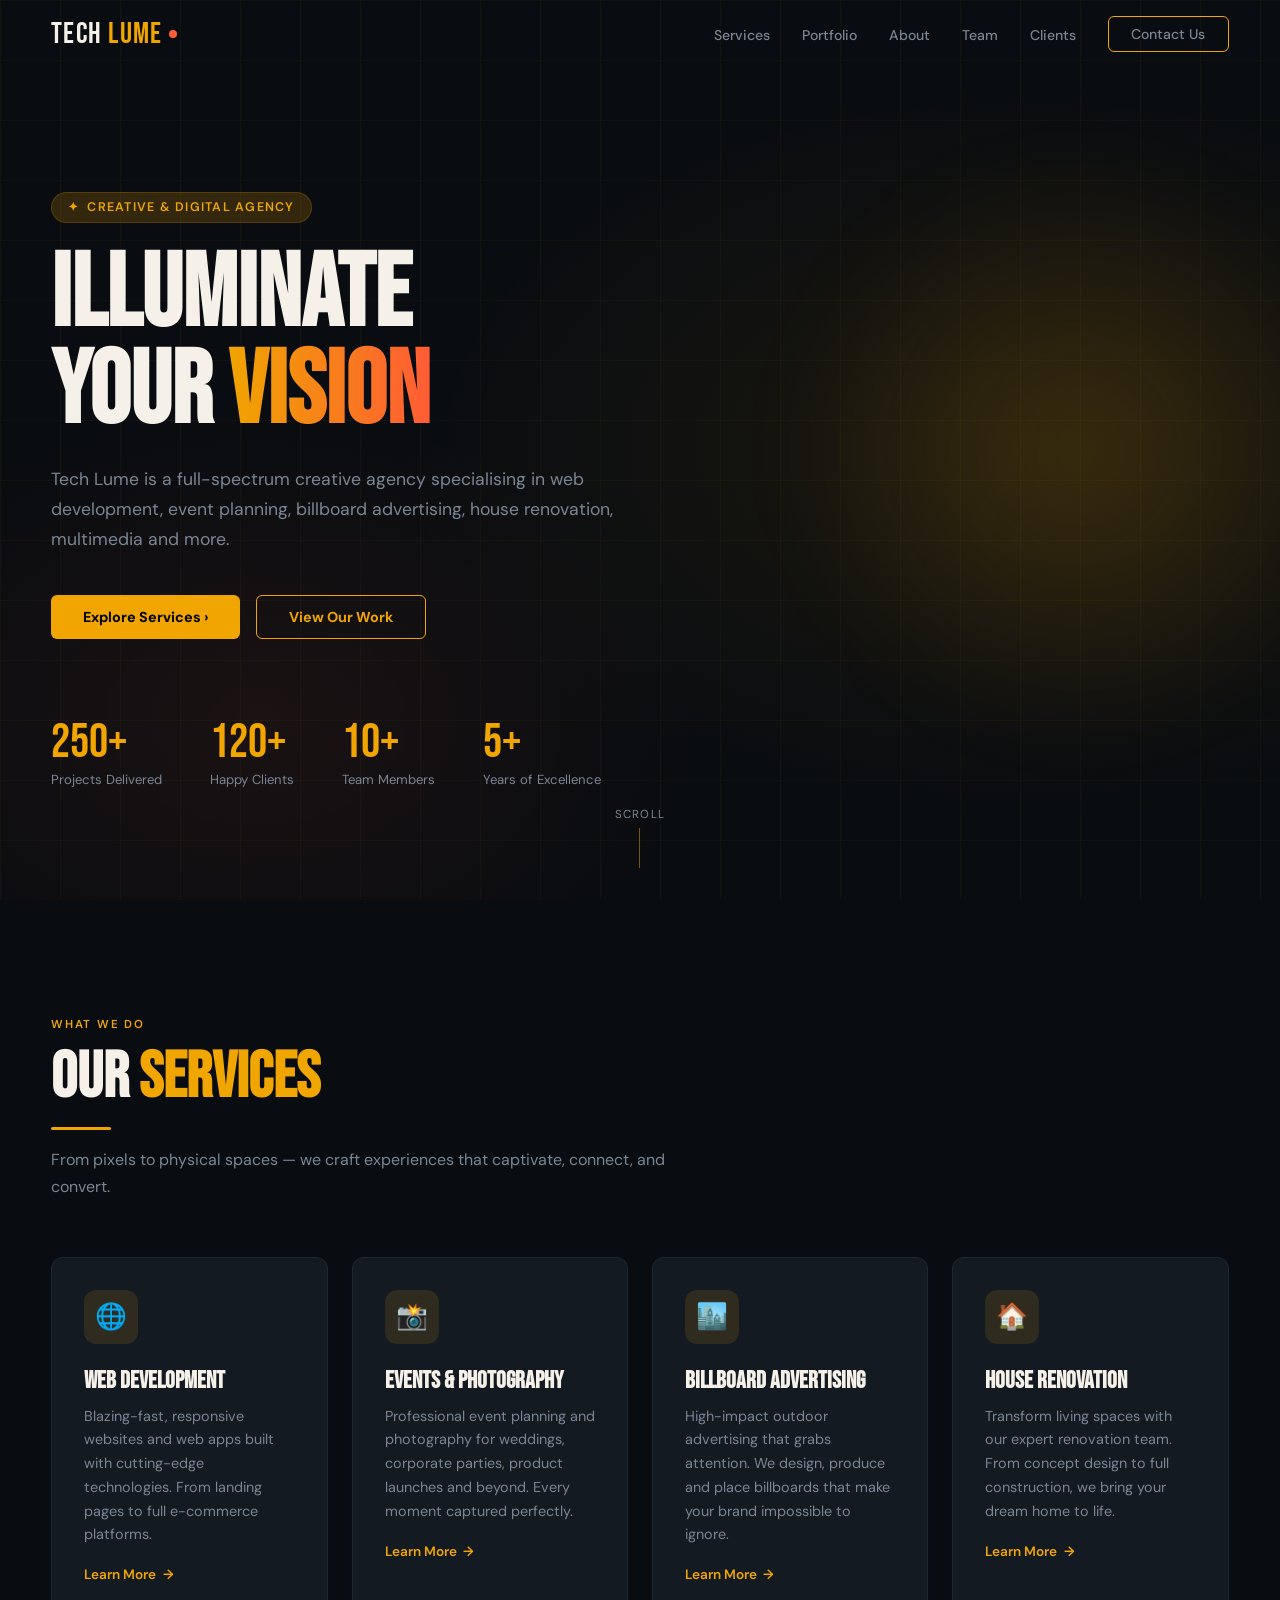
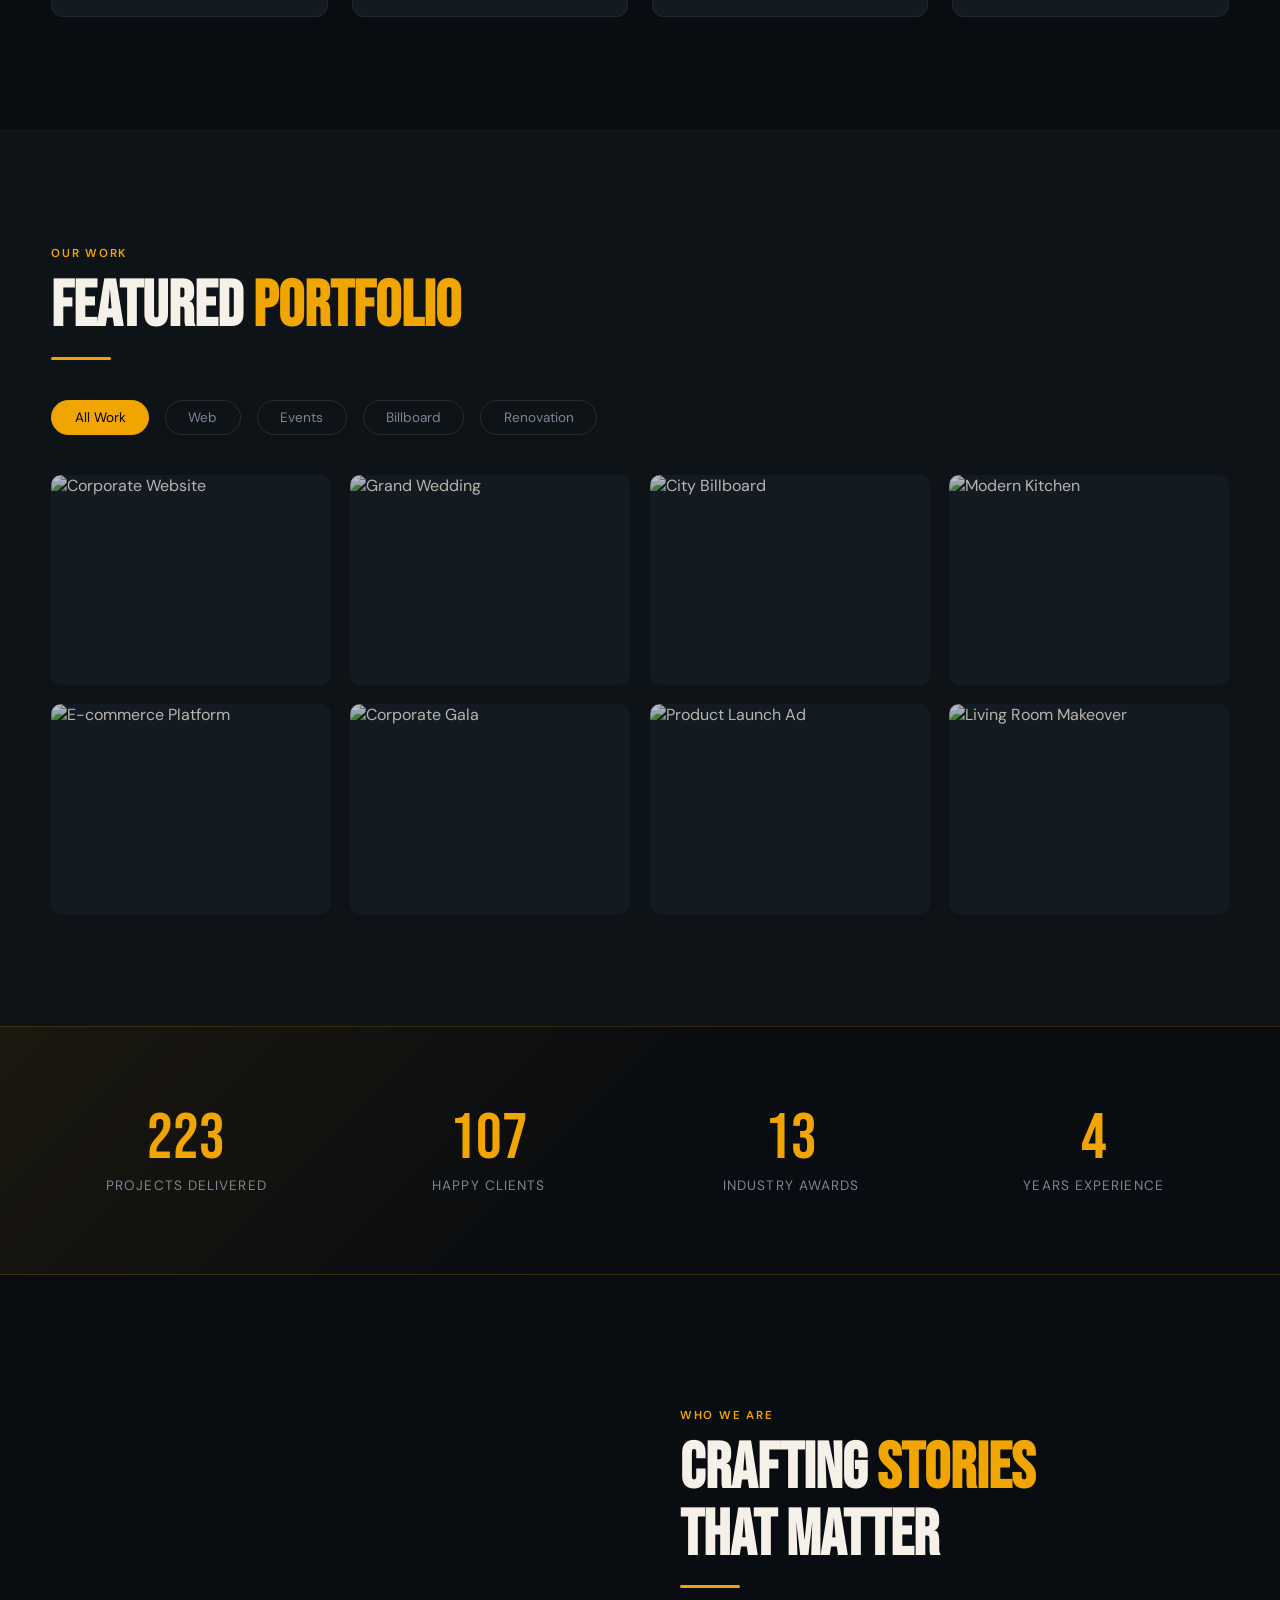
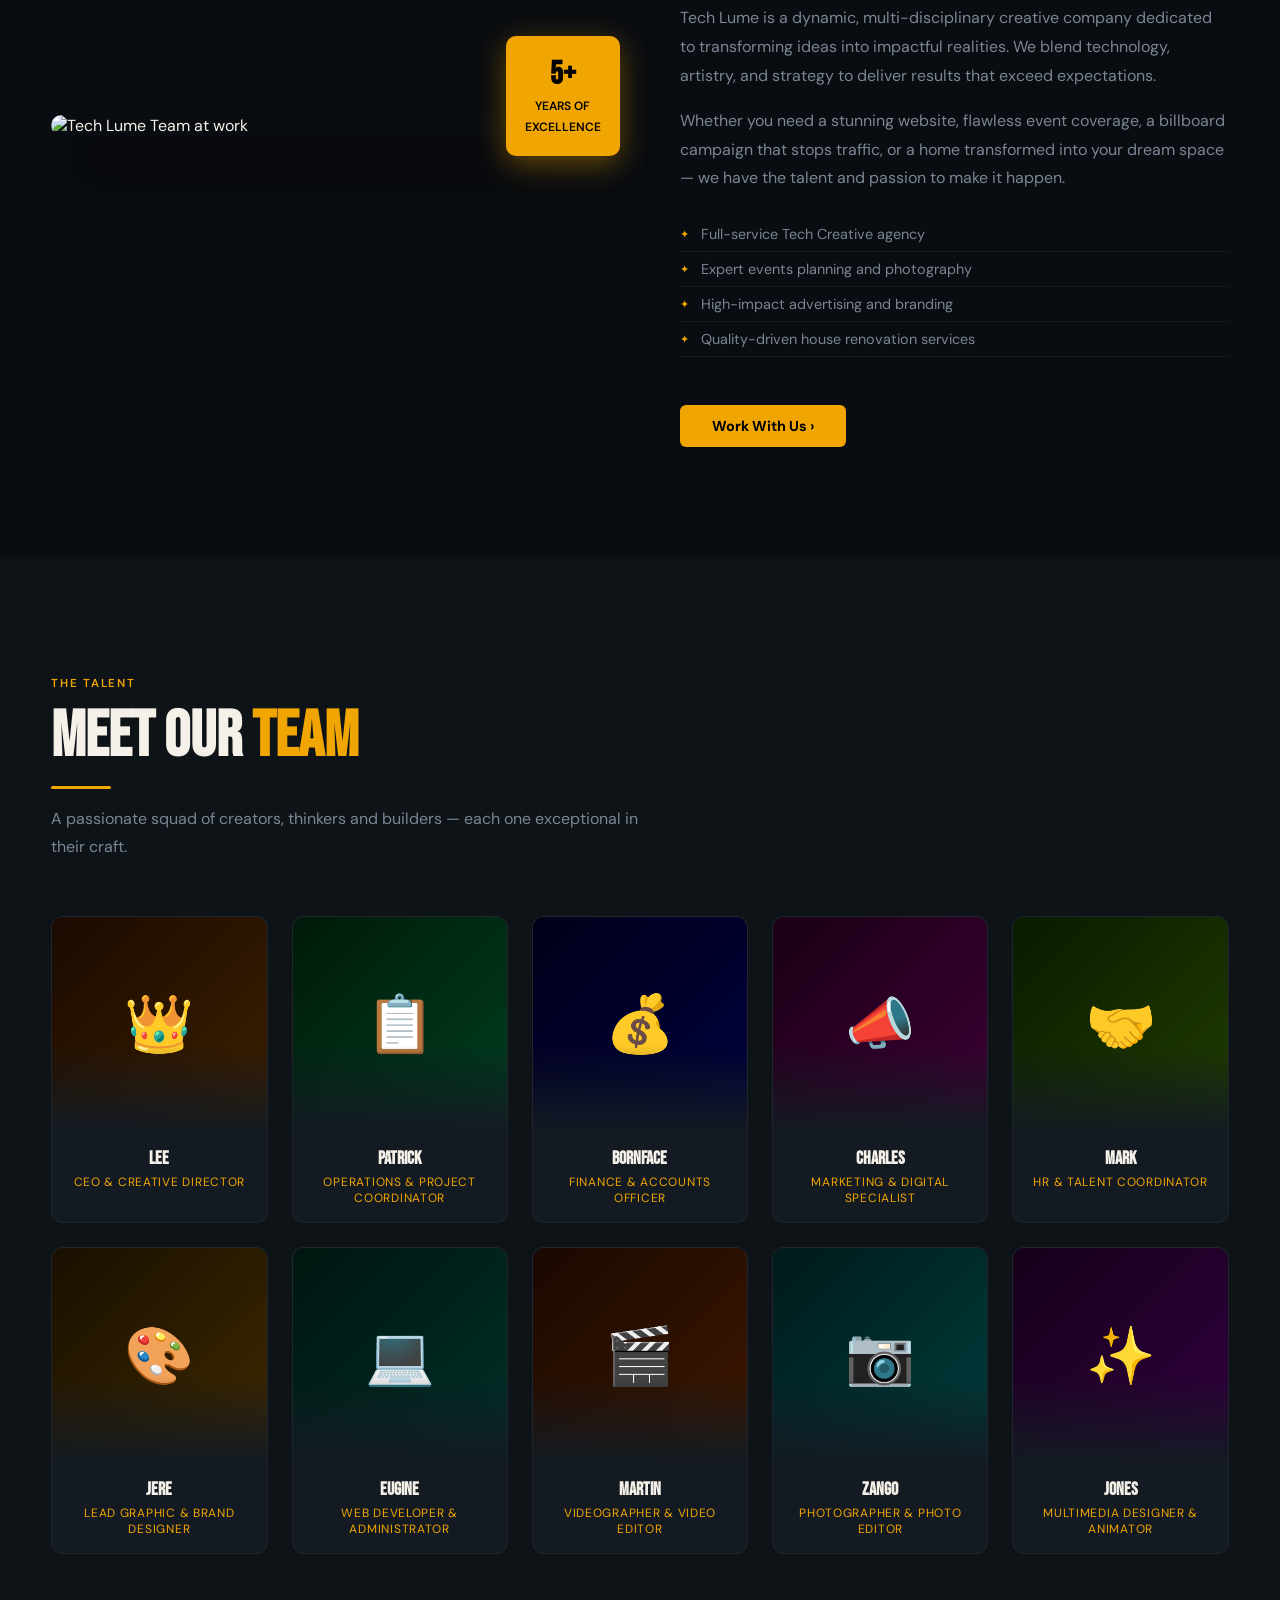
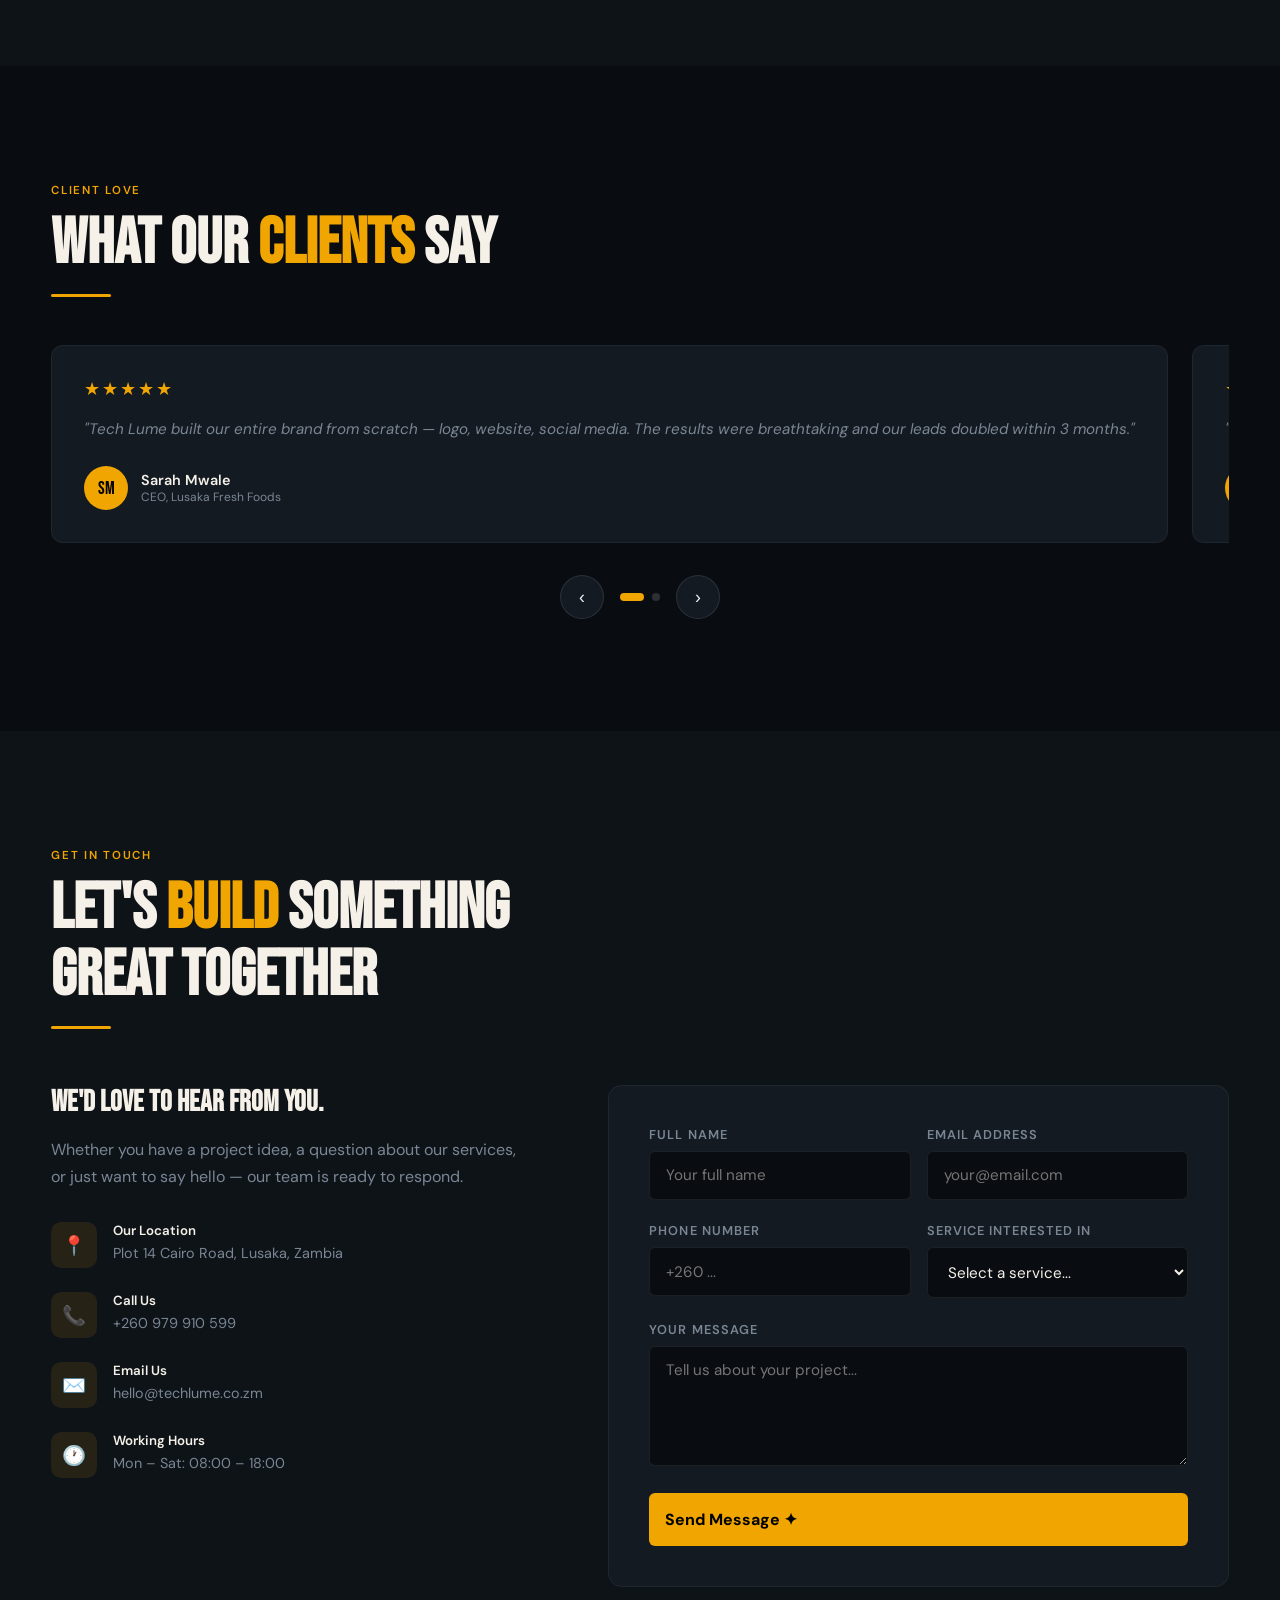
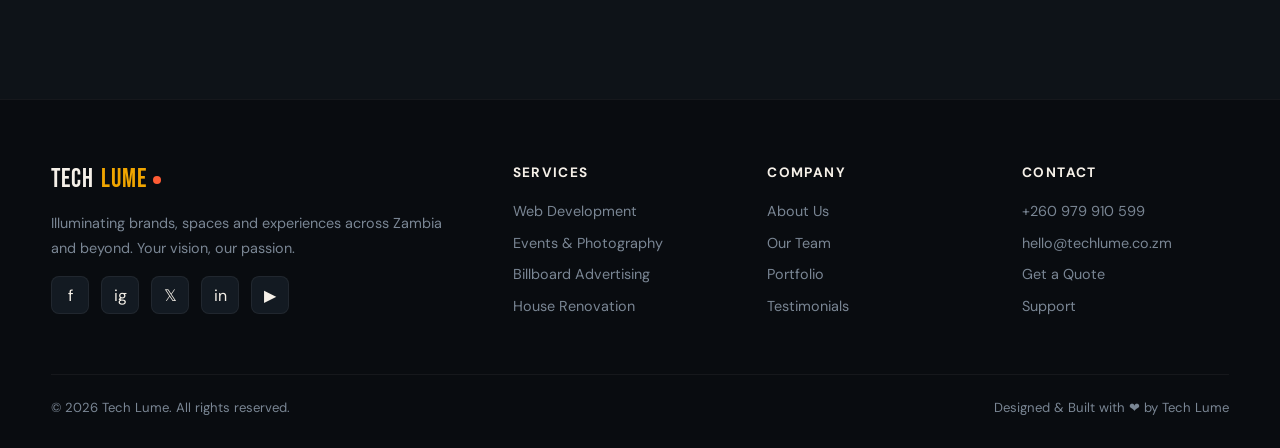
==== index.html @ 9c340476 "Add files via upload New Upload Everyone" ====
<!DOCTYPE html>
<html lang="en">
<head>
  <meta charset="UTF-8" />
  <meta name="viewport" content="width=device-width, initial-scale=1.0"/>
  <title>Tech Lume — Illuminate Your Vision</title>

  <!-- Google Fonts: Bebas Neue for headings, DM Sans for body -->
  <link href="https://fonts.googleapis.com/css2?family=Bebas+Neue&family=DM+Sans:ital,wght@0,300;0,400;0,500;0,700;1,300&display=swap" rel="stylesheet"/>

  <style>
    /* ============================================================
       CSS CUSTOM PROPERTIES (Design Tokens)
    ============================================================ */
    :root {
      --clr-bg:       #090c10;
      --clr-bg2:      #0e1318;
      --clr-surface:  #131a22;
      --clr-accent:   #f0a500;    /* amber / gold */
      --clr-accent2:  #ff5c35;    /* coral pop */
      --clr-white:    #f5f0e8;
      --clr-muted:    #7a8694;
      --clr-border:   rgba(240,165,0,.18);

      --ff-head: 'Bebas Neue', sans-serif;
      --ff-body: 'DM Sans', sans-serif;

      --radius: 6px;
      --transition: .35s cubic-bezier(.4,0,.2,1);
      --max-w: 1200px;
    }

    /* ============================================================
       RESET & BASE
    ============================================================ */
    *, *::before, *::after { box-sizing: border-box; margin: 0; padding: 0; }
    html { scroll-behavior: smooth; font-size: 16px; }
    body {
      font-family: var(--ff-body);
      background: var(--clr-bg);
      color: var(--clr-white);
      overflow-x: hidden;
    }
    img { display: block; max-width: 100%; }
    a { text-decoration: none; color: inherit; }
    ul { list-style: none; }

    /* ============================================================
       UTILITY CLASSES
    ============================================================ */
    .container { width: min(var(--max-w), 92%); margin-inline: auto; }
    .accent { color: var(--clr-accent); }
    .btn {
      display: inline-flex; align-items: center; gap: .5rem;
      padding: .75rem 2rem;
      background: var(--clr-accent); color: #000;
      font-family: var(--ff-body); font-weight: 700; font-size: .9rem;
      border-radius: var(--radius); border: none; cursor: pointer;
      transition: var(--transition);
    }
    .btn:hover { background: var(--clr-accent2); transform: translateY(-2px); box-shadow: 0 8px 24px rgba(240,165,0,.3); }
    .btn-outline {
      background: transparent;
      border: 1px solid var(--clr-accent);
      color: var(--clr-accent);
    }
    .btn-outline:hover { background: var(--clr-accent); color: #000; }

    /* Section head */
    .section-tag {
      display: inline-block;
      letter-spacing: .15em; font-size: .72rem; font-weight: 600;
      text-transform: uppercase; color: var(--clr-accent);
      margin-bottom: .75rem;
    }
    .section-title {
      font-family: var(--ff-head);
      font-size: clamp(2.4rem, 5vw, 4rem);
      line-height: 1.05;
      color: var(--clr-white);
    }
    .section-sub {
      color: var(--clr-muted); font-size: 1rem; line-height: 1.7;
      max-width: 56ch; margin-top: .75rem;
    }

    /* Divider */
    .divider { width: 60px; height: 3px; background: var(--clr-accent); border-radius: 2px; margin: 1rem 0; }

    /* Scroll-reveal base state */
    .reveal {
      opacity: 0;
      transform: translateY(40px);
      transition: opacity .7s ease, transform .7s ease;
    }
    .reveal.visible { opacity: 1; transform: translateY(0); }
    .reveal-left  { opacity:0; transform:translateX(-50px); transition: opacity .7s ease, transform .7s ease; }
    .reveal-right { opacity:0; transform:translateX( 50px); transition: opacity .7s ease, transform .7s ease; }
    .reveal-left.visible, .reveal-right.visible { opacity:1; transform:translateX(0); }

    /* ============================================================
       SCROLLBAR
    ============================================================ */
    ::-webkit-scrollbar { width: 5px; }
    ::-webkit-scrollbar-track { background: var(--clr-bg); }
    ::-webkit-scrollbar-thumb { background: var(--clr-accent); border-radius: 4px; }

    /* ============================================================
       NAVIGATION
    ============================================================ */
    #navbar {
      position: fixed; top: 0; left: 0; right: 0; z-index: 999;
      padding: 1rem 0;
      background: transparent;
      transition: background .4s, box-shadow .4s, padding .4s;
    }
    #navbar.scrolled {
      background: rgba(9,12,16,.94);
      backdrop-filter: blur(14px);
      box-shadow: 0 2px 30px rgba(0,0,0,.5);
      padding: .65rem 0;
    }
    .nav-inner {
      display: flex; align-items: center; justify-content: space-between;
    }
    /* Logo */
    .logo {
      font-family: var(--ff-head);
      font-size: 1.9rem; letter-spacing: .04em;
      display: flex; align-items: center; gap: .4rem;
    }
    .logo span { color: var(--clr-accent); }
    .logo-dot {
      width: 8px; height: 8px;
      background: var(--clr-accent2);
      border-radius: 50%;
      display: inline-block;
      animation: blink 1.6s ease-in-out infinite;
    }
    @keyframes blink { 0%,100%{opacity:1} 50%{opacity:.2} }

    /* Desktop links */
    .nav-links {
      display: flex; gap: 2rem; align-items: center;
    }
    .nav-links a {
      font-size: .88rem; font-weight: 500;
      color: var(--clr-muted);
      transition: color var(--transition);
      position: relative;
    }
    .nav-links a::after {
      content:''; position:absolute; bottom:-4px; left:0; width:0; height:2px;
      background: var(--clr-accent); transition: width var(--transition);
    }
    .nav-links a:hover, .nav-links a.active { color: var(--clr-white); }
    .nav-links a:hover::after, .nav-links a.active::after { width:100%; }

    /* Hamburger */
    .hamburger {
      display: none; flex-direction: column; gap: 5px;
      cursor: pointer; padding: 4px;
    }
    .hamburger span {
      display: block; width: 25px; height: 2px;
      background: var(--clr-white);
      border-radius: 2px;
      transition: var(--transition);
    }
    .hamburger.open span:nth-child(1){ transform: rotate(45deg) translate(5px,5px); }
    .hamburger.open span:nth-child(2){ opacity:0; }
    .hamburger.open span:nth-child(3){ transform: rotate(-45deg) translate(5px,-5px); }

    /* Mobile menu */
    .mobile-menu {
      display: none; position: fixed; top: 0; left: 0; right: 0; bottom: 0;
      background: rgba(9,12,16,.97);
      flex-direction: column; align-items: center; justify-content: center;
      gap: 2.5rem; z-index: 998;
    }
    .mobile-menu.open { display: flex; }
    .mobile-menu a {
      font-family: var(--ff-head); font-size: 2.8rem;
      color: var(--clr-white);
      transition: color var(--transition);
    }
    .mobile-menu a:hover { color: var(--clr-accent); }

    /* ============================================================
       HERO SECTION
    ============================================================ */
    #hero {
      min-height: 100vh;
      display: flex; align-items: center;
      position: relative; overflow: hidden;
      padding-top: 5rem;
    }

    /* Animated gradient mesh background */
    .hero-bg {
      position: absolute; inset: 0; z-index: 0;
      background:
        radial-gradient(ellipse 70% 60% at 80% 50%, rgba(240,165,0,.08) 0%, transparent 70%),
        radial-gradient(ellipse 50% 50% at 20% 80%, rgba(255,92,53,.07) 0%, transparent 70%),
        var(--clr-bg);
    }
    /* Grid overlay */
    .hero-bg::before {
      content:'';
      position:absolute; inset:0;
      background-image:
        linear-gradient(rgba(240,165,0,.04) 1px, transparent 1px),
        linear-gradient(90deg, rgba(240,165,0,.04) 1px, transparent 1px);
      background-size: 60px 60px;
    }
    /* Glowing orb */
    .hero-orb {
      position: absolute; right: -100px; top: 50%; transform: translateY(-50%);
      width: 600px; height: 600px;
      border-radius: 50%;
      background: radial-gradient(circle, rgba(240,165,0,.15) 0%, transparent 70%);
      filter: blur(40px);
      animation: float 6s ease-in-out infinite;
    }
    @keyframes float { 0%,100%{transform:translateY(-50%) scale(1)} 50%{transform:translateY(-53%) scale(1.04)} }

    .hero-content { position: relative; z-index: 1; max-width: 700px; }
    .hero-tag {
      display: inline-flex; align-items: center; gap: .5rem;
      background: var(--clr-border); border: 1px solid var(--clr-border);
      padding: .4rem 1rem; border-radius: 20px;
      font-size: .78rem; color: var(--clr-accent);
      letter-spacing: .1em; font-weight: 600; text-transform: uppercase;
      margin-bottom: 1.5rem;
      animation: fadeDown .8s ease both;
    }
    @keyframes fadeDown { from{opacity:0;transform:translateY(-20px)} to{opacity:1;transform:translateY(0)} }

    .hero-title {
      font-family: var(--ff-head);
      font-size: clamp(3.5rem, 8vw, 7rem);
      line-height: .95;
      animation: fadeUp .9s ease .1s both;
    }
    .hero-title em {
      font-style: normal;
      color: var(--clr-accent);
      display: inline-block;
      animation: shimmer 3s linear infinite;
      background: linear-gradient(90deg, var(--clr-accent), var(--clr-accent2), var(--clr-accent));
      background-size: 200%;
      -webkit-background-clip: text;
      -webkit-text-fill-color: transparent;
    }
    @keyframes shimmer { 0%{background-position:0%} 100%{background-position:200%} }
    @keyframes fadeUp   { from{opacity:0;transform:translateY(30px)} to{opacity:1;transform:translateY(0)} }

    .hero-sub {
      margin: 1.5rem 0 2.5rem;
      font-size: 1.1rem; line-height: 1.7; color: var(--clr-muted); max-width: 50ch;
      animation: fadeUp .9s ease .25s both;
    }
    .hero-cta {
      display: flex; gap: 1rem; flex-wrap: wrap;
      animation: fadeUp .9s ease .4s both;
    }

    /* Animated stats bar */
    .hero-stats {
      margin-top: 5rem;
      display: flex; gap: 3rem; flex-wrap: wrap;
      position: relative; z-index: 1;
      animation: fadeUp .9s ease .6s both;
    }
    .hero-stats .stat-item {}
    .stat-num {
      font-family: var(--ff-head);
      font-size: 3rem; color: var(--clr-accent);
      line-height: 1;
    }
    .stat-label { color: var(--clr-muted); font-size: .82rem; margin-top: .25rem; }

    /* Scroll indicator */
    .scroll-hint {
      position: absolute; bottom: 2rem; left: 50%; transform: translateX(-50%);
      display: flex; flex-direction: column; align-items: center; gap: .4rem;
      color: var(--clr-muted); font-size: .72rem; letter-spacing: .1em; text-transform: uppercase;
      animation: bounce 2s ease-in-out infinite;
    }
    .scroll-hint::after {
      content:''; width:1px; height:40px; background: var(--clr-accent); opacity:.5;
    }
    @keyframes bounce { 0%,100%{transform:translateX(-50%) translateY(0)} 50%{transform:translateX(-50%) translateY(8px)} }

    /* ============================================================
       SERVICES SECTION
    ============================================================ */
    #services { padding: 7rem 0; }
    .services-grid {
      display: grid;
      grid-template-columns: repeat(auto-fit, minmax(270px, 1fr));
      gap: 1.5rem;
      margin-top: 3.5rem;
    }
    .service-card {
      background: var(--clr-surface);
      border: 1px solid rgba(255,255,255,.05);
      border-radius: 12px; padding: 2rem;
      position: relative; overflow: hidden;
      cursor: pointer;
      transition: transform var(--transition), box-shadow var(--transition), border-color var(--transition);
    }
    .service-card::before {
      content: '';
      position: absolute; inset: 0;
      background: linear-gradient(135deg, rgba(240,165,0,.05) 0%, transparent 60%);
      opacity: 0; transition: opacity var(--transition);
    }
    .service-card:hover::before { opacity: 1; }
    .service-card:hover {
      transform: translateY(-8px);
      box-shadow: 0 24px 60px rgba(0,0,0,.4);
      border-color: var(--clr-border);
    }
    .service-icon {
      width: 54px; height: 54px;
      background: rgba(240,165,0,.12);
      border-radius: 12px;
      display: flex; align-items: center; justify-content: center;
      font-size: 1.6rem; margin-bottom: 1.4rem;
      transition: background var(--transition);
    }
    .service-card:hover .service-icon { background: rgba(240,165,0,.25); }
    .service-card h3 {
      font-family: var(--ff-head); font-size: 1.5rem;
      color: var(--clr-white); margin-bottom: .6rem;
    }
    .service-card p { color: var(--clr-muted); font-size: .9rem; line-height: 1.65; }
    .service-learn {
      display: inline-flex; align-items: center; gap: .4rem;
      margin-top: 1.2rem; font-size: .85rem; font-weight: 600;
      color: var(--clr-accent); cursor: pointer;
      transition: gap var(--transition);
    }
    .service-card:hover .service-learn { gap: .8rem; }

    /* Service Gallery (shown on "Learn More" click) */
    .service-gallery {
      display: none;
      margin-top: 1.5rem;
      display: none;
    }
    .service-gallery.active { display: grid; grid-template-columns: repeat(3,1fr); gap: .5rem; }
    .service-gallery img {
      width: 100%; aspect-ratio: 1;
      object-fit: cover; border-radius: 6px;
      cursor: pointer;
      transition: transform var(--transition), filter var(--transition);
      filter: brightness(.85);
    }
    .service-gallery img:hover { transform: scale(1.04); filter: brightness(1); }

    /* ============================================================
       PORTFOLIO / GALLERY SECTION
    ============================================================ */
    #portfolio { padding: 7rem 0; background: var(--clr-bg2); }
    .portfolio-filters {
      display: flex; gap: 1rem; flex-wrap: wrap; margin: 2.5rem 0;
    }
    .filter-btn {
      padding: .5rem 1.4rem; border-radius: 20px;
      border: 1px solid rgba(255,255,255,.1);
      background: transparent; color: var(--clr-muted);
      font-family: var(--ff-body); font-size: .85rem; cursor: pointer;
      transition: var(--transition);
    }
    .filter-btn.active, .filter-btn:hover {
      background: var(--clr-accent); color: #000; border-color: var(--clr-accent);
    }
    .portfolio-grid {
      display: grid;
      grid-template-columns: repeat(auto-fill, minmax(280px, 1fr));
      gap: 1.2rem;
    }
    .portfolio-item {
      border-radius: 10px; overflow: hidden; position: relative;
      cursor: pointer; aspect-ratio: 4/3;
      background: var(--clr-surface);
    }
    .portfolio-item img {
      width: 100%; height: 100%; object-fit: cover;
      transition: transform .5s ease, filter .5s ease;
      filter: brightness(.75);
    }
    .portfolio-item:hover img { transform: scale(1.08); filter: brightness(.55); }
    .portfolio-overlay {
      position: absolute; inset: 0;
      display: flex; flex-direction: column;
      align-items: center; justify-content: center;
      padding: 1.5rem; text-align: center;
      opacity: 0; transition: opacity var(--transition);
    }
    .portfolio-item:hover .portfolio-overlay { opacity: 1; }
    .portfolio-overlay h4 { font-family: var(--ff-head); font-size: 1.3rem; margin-bottom: .4rem; }
    .portfolio-overlay span { font-size: .8rem; color: var(--clr-accent); }
    .portfolio-overlay .zoom-icon { font-size: 1.8rem; margin-bottom: .8rem; }
    /* hidden class for filter */
    .portfolio-item.hidden { display: none; }

    /* ============================================================
       LIGHTBOX
    ============================================================ */
    .lightbox {
      display: none; position: fixed; inset: 0; z-index: 9999;
      background: rgba(0,0,0,.92); backdrop-filter: blur(10px);
      align-items: center; justify-content: center;
      padding: 1rem;
    }
    .lightbox.open { display: flex; }
    .lightbox-inner {
      position: relative; max-width: 900px; width: 100%;
      animation: lbIn .3s ease;
    }
    @keyframes lbIn { from{opacity:0;transform:scale(.88)} to{opacity:1;transform:scale(1)} }
    .lightbox-inner img {
      width: 100%; border-radius: 10px;
      box-shadow: 0 30px 80px rgba(0,0,0,.7);
    }
    .lb-close, .lb-prev, .lb-next {
      position: absolute; background: rgba(255,255,255,.08);
      border: 1px solid rgba(255,255,255,.15);
      color: var(--clr-white); border-radius: 50%;
      width: 44px; height: 44px;
      display: flex; align-items: center; justify-content: center;
      cursor: pointer; font-size: 1.1rem;
      transition: background var(--transition);
    }
    .lb-close:hover, .lb-prev:hover, .lb-next:hover { background: var(--clr-accent); color: #000; }
    .lb-close { top: -52px; right: 0; }
    .lb-prev  { top: 50%; left: -56px; transform: translateY(-50%); }
    .lb-next  { top: 50%; right: -56px; transform: translateY(-50%); }
    .lb-caption {
      text-align: center; margin-top: 1rem;
      font-size: .9rem; color: var(--clr-muted);
    }

    /* ============================================================
       STATS / COUNTER SECTION
    ============================================================ */
    #stats {
      padding: 5rem 0;
      background: linear-gradient(135deg, rgba(240,165,0,.08) 0%, transparent 50%);
      border-top: 1px solid var(--clr-border);
      border-bottom: 1px solid var(--clr-border);
    }
    .stats-grid {
      display: grid; grid-template-columns: repeat(auto-fit, minmax(180px, 1fr));
      gap: 2rem; text-align: center;
    }
    .counter-card {}
    .counter-num {
      font-family: var(--ff-head);
      font-size: 4rem; color: var(--clr-accent);
      line-height: 1;
    }
    .counter-label {
      font-size: .85rem; color: var(--clr-muted);
      margin-top: .4rem; text-transform: uppercase;
      letter-spacing: .08em;
    }

    /* ============================================================
       ABOUT / TEAM SECTION
    ============================================================ */
    #about { padding: 7rem 0; }
    .about-grid {
      display: grid; grid-template-columns: 1fr 1fr;
      gap: 5rem; align-items: center; margin-top: 1rem;
    }
    .about-img-wrap {
      position: relative;
    }
    .about-img-wrap img {
      width: 100%; border-radius: 12px;
      box-shadow: 0 30px 80px rgba(0,0,0,.5);
    }
    .about-badge {
      position: absolute; bottom: -20px; right: -20px;
      background: var(--clr-accent); color: #000;
      border-radius: 10px; padding: 1.2rem;
      text-align: center;
      box-shadow: 0 8px 30px rgba(240,165,0,.4);
    }
    .about-badge strong { display: block; font-family: var(--ff-head); font-size: 2rem; }
    .about-badge span { font-size: .75rem; font-weight: 600; text-transform: uppercase; }
    .about-content {}
    .about-content .section-title { margin-bottom: 1rem; }
    .about-content p { color: var(--clr-muted); line-height: 1.8; margin-bottom: 1rem; }
    .about-list {
      margin: 1.5rem 0;
    }
    .about-list li {
      display: flex; align-items: center; gap: .75rem;
      color: var(--clr-muted); font-size: .9rem;
      padding: .5rem 0; border-bottom: 1px solid rgba(255,255,255,.05);
    }
    .about-list li::before {
      content: '✦'; color: var(--clr-accent); font-size: .7rem; flex-shrink: 0;
    }

    /* Team Section */
    #team { padding: 7rem 0; background: var(--clr-bg2); }
    .team-grid {
      display: grid;
      grid-template-columns: repeat(auto-fill, minmax(200px, 1fr));
      gap: 1.5rem;
      margin-top: 3.5rem;
    }
    .team-card {
      background: var(--clr-surface);
      border-radius: 12px; overflow: hidden;
      border: 1px solid rgba(255,255,255,.05);
      text-align: center;
      transition: transform var(--transition), box-shadow var(--transition);
    }
    .team-card:hover {
      transform: translateY(-8px);
      box-shadow: 0 20px 50px rgba(0,0,0,.4);
    }
    .team-photo {
      width: 100%; aspect-ratio: 1;
      background: linear-gradient(135deg, var(--clr-surface), var(--clr-bg));
      display: flex; align-items: center; justify-content: center;
      font-size: 3.5rem;
      position: relative; overflow: hidden;
    }
    .team-photo::after {
      content: '';
      position: absolute; inset: 0;
      background: linear-gradient(to bottom, transparent 60%, var(--clr-surface));
    }
    .team-info { padding: 1rem; }
    .team-info h4 { font-family: var(--ff-head); font-size: 1.15rem; margin-bottom: .25rem; }
    .team-info .role {
      font-size: .75rem; color: var(--clr-accent);
      text-transform: uppercase; letter-spacing: .06em;
    }

    /* ============================================================
       TESTIMONIALS
    ============================================================ */
    #testimonials { padding: 7rem 0; }
    .testimonials-carousel {
      position: relative; margin-top: 3rem; overflow: hidden;
    }
    .testimonials-track {
      display: flex; gap: 1.5rem;
      transition: transform .6s cubic-bezier(.4,0,.2,1);
    }
    .testimonial-card {
      min-width: calc(33.333% - 1rem);
      background: var(--clr-surface);
      border-radius: 12px; padding: 2rem;
      border: 1px solid rgba(255,255,255,.05);
      flex-shrink: 0;
    }
    .testi-stars { color: var(--clr-accent); font-size: 1.1rem; letter-spacing: 2px; margin-bottom: 1rem; }
    .testi-quote {
      font-size: .95rem; line-height: 1.75;
      color: var(--clr-muted); margin-bottom: 1.5rem;
      font-style: italic;
    }
    .testi-author { display: flex; align-items: center; gap: .8rem; }
    .testi-avatar {
      width: 44px; height: 44px; border-radius: 50%;
      background: var(--clr-accent);
      display: flex; align-items: center; justify-content: center;
      font-family: var(--ff-head); font-size: 1.1rem; color: #000;
    }
    .testi-name { font-weight: 600; font-size: .9rem; }
    .testi-pos  { font-size: .75rem; color: var(--clr-muted); }

    .carousel-controls {
      display: flex; align-items: center; justify-content: center;
      gap: 1rem; margin-top: 2rem;
    }
    .carousel-btn {
      width: 44px; height: 44px; border-radius: 50%;
      background: var(--clr-surface);
      border: 1px solid rgba(255,255,255,.1);
      color: var(--clr-white); cursor: pointer; font-size: 1.1rem;
      transition: var(--transition);
      display: flex; align-items: center; justify-content: center;
    }
    .carousel-btn:hover { background: var(--clr-accent); color: #000; border-color: var(--clr-accent); }
    .carousel-dots {
      display: flex; gap: .5rem;
    }
    .carousel-dot {
      width: 8px; height: 8px; border-radius: 4px;
      background: rgba(255,255,255,.15); cursor: pointer;
      transition: width var(--transition), background var(--transition);
    }
    .carousel-dot.active { width: 24px; background: var(--clr-accent); }

    /* ============================================================
       CONTACT SECTION
    ============================================================ */
    #contact { padding: 7rem 0; background: var(--clr-bg2); }
    .contact-grid {
      display: grid; grid-template-columns: 1fr 1.3fr;
      gap: 5rem; margin-top: 3.5rem; align-items: start;
    }
    .contact-info h3 {
      font-family: var(--ff-head); font-size: 1.8rem; margin-bottom: 1rem;
    }
    .contact-info p { color: var(--clr-muted); line-height: 1.7; margin-bottom: 2rem; }
    .contact-item {
      display: flex; align-items: flex-start; gap: 1rem;
      margin-bottom: 1.5rem;
    }
    .contact-icon {
      width: 46px; height: 46px; flex-shrink: 0;
      background: rgba(240,165,0,.1);
      border-radius: 10px;
      display: flex; align-items: center; justify-content: center;
      font-size: 1.2rem;
    }
    .contact-item h5 { font-weight: 600; margin-bottom: .2rem; }
    .contact-item span { color: var(--clr-muted); font-size: .9rem; }

    /* Contact Form */
    .contact-form {
      background: var(--clr-surface);
      border-radius: 14px; padding: 2.5rem;
      border: 1px solid rgba(255,255,255,.05);
    }
    .form-group { margin-bottom: 1.4rem; position: relative; }
    .form-group label {
      display: block; font-size: .8rem; font-weight: 600;
      color: var(--clr-muted); margin-bottom: .5rem;
      text-transform: uppercase; letter-spacing: .08em;
    }
    .form-group input,
    .form-group textarea,
    .form-group select {
      width: 100%; padding: .85rem 1rem;
      background: var(--clr-bg);
      border: 1px solid rgba(255,255,255,.08);
      border-radius: var(--radius);
      color: var(--clr-white);
      font-family: var(--ff-body); font-size: .95rem;
      transition: border-color var(--transition), box-shadow var(--transition);
      outline: none;
    }
    .form-group input:focus,
    .form-group textarea:focus,
    .form-group select:focus {
      border-color: var(--clr-accent);
      box-shadow: 0 0 0 3px rgba(240,165,0,.15);
    }
    .form-group textarea { resize: vertical; min-height: 120px; }
    .form-row { display: grid; grid-template-columns: 1fr 1fr; gap: 1rem; }
    .error-msg {
      color: var(--clr-accent2); font-size: .76rem;
      margin-top: .4rem; display: none;
    }
    .form-group.error .error-msg { display: block; }
    .form-group.error input,
    .form-group.error textarea { border-color: var(--clr-accent2); }
    .form-group.success input,
    .form-group.success textarea { border-color: #22c55e; }

    .form-submit { width: 100%; padding: 1rem; font-size: 1rem; }

    /* Success toast */
    .toast {
      position: fixed; bottom: 2rem; right: 2rem; z-index: 9998;
      background: #22c55e; color: #000;
      padding: 1rem 1.8rem; border-radius: 8px;
      font-weight: 600; font-size: .9rem;
      box-shadow: 0 8px 30px rgba(0,0,0,.3);
      transform: translateY(100px); opacity: 0;
      transition: transform .4s ease, opacity .4s ease;
    }
    .toast.show { transform: translateY(0); opacity: 1; }

    /* ============================================================
       FOOTER
    ============================================================ */
    footer {
      background: var(--clr-bg);
      border-top: 1px solid rgba(255,255,255,.05);
      padding: 4rem 0 2rem;
    }
    .footer-grid {
      display: grid;
      grid-template-columns: 2fr 1fr 1fr 1fr;
      gap: 3rem; margin-bottom: 3rem;
    }
    .footer-brand p {
      color: var(--clr-muted); font-size: .9rem; line-height: 1.7;
      margin: 1rem 0;
    }
    .social-links { display: flex; gap: .75rem; flex-wrap: wrap; }
    .social-link {
      width: 38px; height: 38px;
      background: var(--clr-surface);
      border-radius: 8px;
      display: flex; align-items: center; justify-content: center;
      font-size: 1rem; transition: var(--transition);
      border: 1px solid rgba(255,255,255,.06);
    }
    .social-link:hover { background: var(--clr-accent); color: #000; }
    .footer-col h5 {
      font-weight: 700; font-size: .85rem; text-transform: uppercase;
      letter-spacing: .1em; margin-bottom: 1.2rem; color: var(--clr-white);
    }
    .footer-col ul li {
      margin-bottom: .65rem;
    }
    .footer-col ul li a {
      color: var(--clr-muted); font-size: .9rem;
      transition: color var(--transition);
    }
    .footer-col ul li a:hover { color: var(--clr-accent); }
    .footer-bottom {
      border-top: 1px solid rgba(255,255,255,.05);
      padding-top: 1.5rem;
      display: flex; align-items: center; justify-content: space-between;
      flex-wrap: wrap; gap: 1rem;
    }
    .footer-bottom p { color: var(--clr-muted); font-size: .82rem; }

    /* ============================================================
       BACK TO TOP
    ============================================================ */
    #backTop {
      position: fixed; bottom: 2rem; right: 2rem; z-index: 900;
      width: 44px; height: 44px;
      background: var(--clr-accent); color: #000;
      border-radius: 50%; border: none;
      display: flex; align-items: center; justify-content: center;
      font-size: 1.2rem; cursor: pointer;
      opacity: 0; pointer-events: none;
      transition: opacity var(--transition), transform var(--transition);
    }
    #backTop.visible { opacity: 1; pointer-events: auto; }
    #backTop:hover { transform: scale(1.1); }

    /* ============================================================
       RESPONSIVE
    ============================================================ */
    @media (max-width: 900px) {
      .about-grid { grid-template-columns: 1fr; }
      .contact-grid { grid-template-columns: 1fr; gap: 2.5rem; }
      .footer-grid { grid-template-columns: 1fr 1fr; }
      .testimonial-card { min-width: calc(50% - .75rem); }
    }
    @media (max-width: 700px) {
      .nav-links { display: none; }
      .hamburger { display: flex; }
      .hero-title { font-size: clamp(3rem,10vw,5rem); }
      .hero-stats { gap: 1.5rem; }
      .footer-grid { grid-template-columns: 1fr; }
      .form-row { grid-template-columns: 1fr; }
      .testimonial-card { min-width: calc(100% - 1rem); }
      .lb-prev { left: -10px; }
      .lb-next { right: -10px; }
    }
  </style>
</head>
<body>

<!-- ================================================================
     NAVIGATION
================================================================ -->
<nav id="navbar">
  <div class="container nav-inner">
    <!-- Logo -->
    <a href="#hero" class="logo">
      Tech<span>Lume</span><span class="logo-dot"></span>
    </a>

    <!-- Desktop Links -->
    <ul class="nav-links" id="navLinks">
      <li><a href="#services" class="nav-link">Services</a></li>
      <li><a href="#portfolio" class="nav-link">Portfolio</a></li>
      <li><a href="#about" class="nav-link">About</a></li>
      <li><a href="#team" class="nav-link">Team</a></li>
      <li><a href="#testimonials" class="nav-link">Clients</a></li>
      <li><a href="#contact" class="btn btn-outline" style="padding:.5rem 1.4rem">Contact Us</a></li>
    </ul>

    <!-- Hamburger -->
    <div class="hamburger" id="hamburger" aria-label="Toggle menu" role="button" tabindex="0">
      <span></span><span></span><span></span>
    </div>
  </div>
</nav>

<!-- Mobile Menu -->
<div class="mobile-menu" id="mobileMenu">
  <a href="#services" class="mob-link">Services</a>
  <a href="#portfolio" class="mob-link">Portfolio</a>
  <a href="#about" class="mob-link">About</a>
  <a href="#team" class="mob-link">Team</a>
  <a href="#testimonials" class="mob-link">Clients</a>
  <a href="#contact" class="mob-link">Contact</a>
</div>

<!-- ================================================================
     HERO SECTION
================================================================ -->
<section id="hero">
  <div class="hero-bg"></div>
  <div class="hero-orb"></div>

  <div class="container">
    <div class="hero-content">
      <div class="hero-tag">
        <span>✦</span> Creative &amp; Digital Agency
      </div>

      <h1 class="hero-title">
        Illuminate<br>Your <em>Vision</em>
      </h1>

      <p class="hero-sub">
        Tech Lume is a full-spectrum creative agency specialising in web development, event planning, billboard advertising, house renovation, multimedia and more.
      </p>

      <div class="hero-cta">
        <a href="#services" class="btn">Explore Services ›</a>
        <a href="#portfolio" class="btn btn-outline">View Our Work</a>
      </div>
    </div>

    <!-- Animated stats below the fold of the hero -->
    <div class="hero-stats">
      <div class="stat-item">
        <div class="stat-num counter" data-target="250">0</div>
        <div class="stat-label">Projects Delivered</div>
      </div>
      <div class="stat-item">
        <div class="stat-num counter" data-target="120">0</div>
        <div class="stat-label">Happy Clients</div>
      </div>
      <div class="stat-item">
        <div class="stat-num counter" data-target="10">0</div>
        <div class="stat-label">Team Members</div>
      </div>
      <div class="stat-item">
        <div class="stat-num counter" data-target="5">0</div>
        <div class="stat-label">Years of Excellence</div>
      </div>
    </div>
  </div>

  <div class="scroll-hint">Scroll</div>
</section>

<!-- ================================================================
     SERVICES SECTION
================================================================ -->
<section id="services">
  <div class="container">
    <span class="section-tag reveal">What We Do</span>
    <h2 class="section-title reveal">Our <span class="accent">Services</span></h2>
    <div class="divider reveal"></div>
    <p class="section-sub reveal">
      From pixels to physical spaces — we craft experiences that captivate, connect, and convert.
    </p>

    <div class="services-grid">

      <!-- Service Card 1: Web Development -->
      <div class="service-card reveal" data-service="web">
        <div class="service-icon">🌐</div>
        <h3>Web Development</h3>
        <p>Blazing-fast, responsive websites and web apps built with cutting-edge technologies. From landing pages to full e-commerce platforms.</p>
        <div class="service-learn" onclick="toggleGallery(this, 'web')">Learn More <span>→</span></div>
        <div class="service-gallery" id="gallery-web">
          <img src="https://images.unsplash.com/photo-1498050108023-c5249f4df085?w=300&q=70" alt="Web Dev 1" onclick="openLightbox(this)"/>
          <img src="https://images.unsplash.com/photo-1547658719-da2b51169166?w=300&q=70" alt="Web Dev 2" onclick="openLightbox(this)"/>
          <img src="https://images.unsplash.com/photo-1581291518857-4e27b48ff24e?w=300&q=70" alt="Web Dev 3" onclick="openLightbox(this)"/>
        </div>
      </div>

      <!-- Service Card 2: Events & Photography -->
      <div class="service-card reveal" data-service="events">
        <div class="service-icon">📸</div>
        <h3>Events &amp; Photography</h3>
        <p>Professional event planning and photography for weddings, corporate parties, product launches and beyond. Every moment captured perfectly.</p>
        <div class="service-learn" onclick="toggleGallery(this, 'events')">Learn More <span>→</span></div>
        <div class="service-gallery" id="gallery-events">
          <img src="https://images.unsplash.com/photo-1519741497674-611481863552?w=300&q=70" alt="Wedding 1" onclick="openLightbox(this)"/>
          <img src="https://images.unsplash.com/photo-1464047736614-af63643285bf?w=300&q=70" alt="Event 2" onclick="openLightbox(this)"/>
          <img src="https://images.unsplash.com/photo-1511795409834-ef04bbd61622?w=300&q=70" alt="Event 3" onclick="openLightbox(this)"/>
        </div>
      </div>

      <!-- Service Card 3: Billboard Advertising -->
      <div class="service-card reveal" data-service="billboard">
        <div class="service-icon">🏙️</div>
        <h3>Billboard Advertising</h3>
        <p>High-impact outdoor advertising that grabs attention. We design, produce and place billboards that make your brand impossible to ignore.</p>
        <div class="service-learn" onclick="toggleGallery(this, 'billboard')">Learn More <span>→</span></div>
        <div class="service-gallery" id="gallery-billboard">
          <img src="https://images.unsplash.com/photo-1541123437800-1bb1317badc2?w=300&q=70" alt="Billboard 1" onclick="openLightbox(this)"/>
          <img src="https://images.unsplash.com/photo-1581368135153-a506cf13b1e1?w=300&q=70" alt="Billboard 2" onclick="openLightbox(this)"/>
          <img src="https://images.unsplash.com/photo-1600880292203-757bb62b4baf?w=300&q=70" alt="Billboard 3" onclick="openLightbox(this)"/>
        </div>
      </div>

      <!-- Service Card 4: House Renovation -->
      <div class="service-card reveal" data-service="renovation">
        <div class="service-icon">🏠</div>
        <h3>House Renovation</h3>
        <p>Transform living spaces with our expert renovation team. From concept design to full construction, we bring your dream home to life.</p>
        <div class="service-learn" onclick="toggleGallery(this, 'renovation')">Learn More <span>→</span></div>
        <div class="service-gallery" id="gallery-renovation">
          <img src="https://images.unsplash.com/photo-1556909114-f6e7ad7d3136?w=300&q=70" alt="Renovation 1" onclick="openLightbox(this)"/>
          <img src="https://images.unsplash.com/photo-1524758631624-e2822e304c36?w=300&q=70" alt="Renovation 2" onclick="openLightbox(this)"/>
          <img src="https://images.unsplash.com/photo-1484154218962-a197022b5858?w=300&q=70" alt="Renovation 3" onclick="openLightbox(this)"/>
        </div>
      </div>

    </div>
  </div>
</section>

<!-- ================================================================
     PORTFOLIO / GALLERY
================================================================ -->
<section id="portfolio">
  <div class="container">
    <span class="section-tag reveal">Our Work</span>
    <h2 class="section-title reveal">Featured <span class="accent">Portfolio</span></h2>
    <div class="divider reveal"></div>

    <!-- Filter Buttons -->
    <div class="portfolio-filters reveal">
      <button class="filter-btn active" data-filter="all">All Work</button>
      <button class="filter-btn" data-filter="web">Web</button>
      <button class="filter-btn" data-filter="events">Events</button>
      <button class="filter-btn" data-filter="billboard">Billboard</button>
      <button class="filter-btn" data-filter="renovation">Renovation</button>
    </div>

    <!-- Portfolio Grid -->
    <div class="portfolio-grid" id="portfolioGrid">

      <div class="portfolio-item reveal" data-cat="web">
        <img src="https://images.unsplash.com/photo-1467232004584-a241de8bcf5d?w=500&q=70" alt="Corporate Website"/>
        <div class="portfolio-overlay">
          <div class="zoom-icon">⊕</div>
          <h4>Corporate Website</h4>
          <span>Web Development</span>
        </div>
      </div>

      <div class="portfolio-item reveal" data-cat="events">
        <img src="https://images.unsplash.com/photo-1519225421980-715cb0215aed?w=500&q=70" alt="Grand Wedding"/>
        <div class="portfolio-overlay">
          <div class="zoom-icon">⊕</div>
          <h4>Grand Wedding</h4>
          <span>Events &amp; Photography</span>
        </div>
      </div>

      <div class="portfolio-item reveal" data-cat="billboard">
        <img src="https://images.unsplash.com/photo-1610642372651-fe6e7bc7643a?w=500&q=70" alt="City Billboard"/>
        <div class="portfolio-overlay">
          <div class="zoom-icon">⊕</div>
          <h4>City Billboard</h4>
          <span>Outdoor Advertising</span>
        </div>
      </div>

      <div class="portfolio-item reveal" data-cat="renovation">
        <img src="https://images.unsplash.com/photo-1565538810643-b5bdb714032a?w=500&q=70" alt="Modern Kitchen"/>
        <div class="portfolio-overlay">
          <div class="zoom-icon">⊕</div>
          <h4>Modern Kitchen</h4>
          <span>House Renovation</span>
        </div>
      </div>

      <div class="portfolio-item reveal" data-cat="web">
        <img src="https://images.unsplash.com/photo-1559028012-481c04fa702d?w=500&q=70" alt="E-commerce Platform"/>
        <div class="portfolio-overlay">
          <div class="zoom-icon">⊕</div>
          <h4>E-commerce Platform</h4>
          <span>Web Development</span>
        </div>
      </div>

      <div class="portfolio-item reveal" data-cat="events">
        <img src="https://images.unsplash.com/photo-1526047932273-341f2a7631f9?w=500&q=70" alt="Corporate Gala"/>
        <div class="portfolio-overlay">
          <div class="zoom-icon">⊕</div>
          <h4>Corporate Gala</h4>
          <span>Events Planning</span>
        </div>
      </div>

      <div class="portfolio-item reveal" data-cat="billboard">
        <img src="https://images.unsplash.com/photo-1586075010923-2dd4570fb338?w=500&q=70" alt="Product Launch Ad"/>
        <div class="portfolio-overlay">
          <div class="zoom-icon">⊕</div>
          <h4>Product Launch Ad</h4>
          <span>Billboard Advertising</span>
        </div>
      </div>

      <div class="portfolio-item reveal" data-cat="renovation">
        <img src="https://images.unsplash.com/photo-1600596542815-ffad4c1539a9?w=500&q=70" alt="Living Room Makeover"/>
        <div class="portfolio-overlay">
          <div class="zoom-icon">⊕</div>
          <h4>Living Room Makeover</h4>
          <span>House Renovation</span>
        </div>
      </div>

    </div>
  </div>
</section>

<!-- Lightbox -->
<div class="lightbox" id="lightbox" onclick="closeLightboxOnBg(event)">
  <div class="lightbox-inner">
    <button class="lb-close" onclick="closeLightbox()" aria-label="Close">✕</button>
    <button class="lb-prev" onclick="lightboxNav(-1)" aria-label="Previous">‹</button>
    <button class="lb-next" onclick="lightboxNav(1)"  aria-label="Next">›</button>
    <img id="lbImg" src="" alt="Gallery image"/>
    <p class="lb-caption" id="lbCaption"></p>
  </div>
</div>

<!-- ================================================================
     STATS / COUNTERS
================================================================ -->
<section id="stats">
  <div class="container">
    <div class="stats-grid">
      <div class="counter-card reveal">
        <div class="counter-num" data-counter data-target="250">0</div>
        <div class="counter-label">Projects Delivered</div>
      </div>
      <div class="counter-card reveal">
        <div class="counter-num" data-counter data-target="120">0</div>
        <div class="counter-label">Happy Clients</div>
      </div>
      <div class="counter-card reveal">
        <div class="counter-num" data-counter data-target="15">0</div>
        <div class="counter-label">Industry Awards</div>
      </div>
      <div class="counter-card reveal">
        <div class="counter-num" data-counter data-target="5">0</div>
        <div class="counter-label">Years Experience</div>
      </div>
    </div>
  </div>
</section>

<!-- ================================================================
     ABOUT SECTION
================================================================ -->
<section id="about">
  <div class="container">
    <div class="about-grid">

      <!-- Image side -->
      <div class="about-img-wrap reveal-left">
        <img
          src="https://images.unsplash.com/photo-1522071820081-009f0129c71c?w=800&q=80"
          alt="Tech Lume Team at work"
        />
        <div class="about-badge">
          <strong>5+</strong>
          <span>Years of<br>Excellence</span>
        </div>
      </div>

      <!-- Text side -->
      <div class="about-content reveal-right">
        <span class="section-tag">Who We Are</span>
        <h2 class="section-title">Crafting <span class="accent">Stories</span><br>That Matter</h2>
        <div class="divider"></div>
        <p>
          Tech Lume is a dynamic, multi-disciplinary creative company dedicated to transforming ideas into impactful realities. We blend technology, artistry, and strategy to deliver results that exceed expectations.
        </p>
        <p>
          Whether you need a stunning website, flawless event coverage, a billboard campaign that stops traffic, or a home transformed into your dream space — we have the talent and passion to make it happen.
        </p>

        <ul class="about-list">
          <li>Full-service Tech Creative agency</li>
          <li>Expert events planning and photography</li>
          <li>High-impact advertising and branding</li>
          <li>Quality-driven house renovation services</li>
        </ul>

        <a href="#contact" class="btn" style="margin-top:1.5rem">Work With Us ›</a>
      </div>
    </div>
  </div>
</section>

<!-- ================================================================
     TEAM SECTION
================================================================ -->
<section id="team">
  <div class="container">
    <span class="section-tag reveal">The Talent</span>
    <h2 class="section-title reveal">Meet Our <span class="accent">Team</span></h2>
    <div class="divider reveal"></div>
    <p class="section-sub reveal">A passionate squad of creators, thinkers and builders — each one exceptional in their craft.</p>

    <div class="team-grid">

      <!-- Team members populated from the data provided -->
      <!-- Position 1: Lee - CEO & Creative Director -->
      <div class="team-card reveal">
        <div class="team-photo" style="background:linear-gradient(135deg,#1a0a00,#3d2000)">👑</div>
        <div class="team-info">
          <h4>Lee</h4>
          <div class="role">CEO &amp; Creative Director</div>
        </div>
      </div>

      <!-- Position 2: Patrick - Operations Manager -->
      <div class="team-card reveal">
        <div class="team-photo" style="background:linear-gradient(135deg,#001a0a,#003d20)">📋</div>
        <div class="team-info">
          <h4>Patrick</h4>
          <div class="role">Operations &amp; Project Coordinator</div>
        </div>
      </div>

      <!-- Position 3: Bornface - Finance Manager -->
      <div class="team-card reveal">
        <div class="team-photo" style="background:linear-gradient(135deg,#00001a,#00003d)">💰</div>
        <div class="team-info">
          <h4>Bornface</h4>
          <div class="role">Finance &amp; Accounts Officer</div>
        </div>
      </div>

      <!-- Position 4: Charles - Marketing Manager -->
      <div class="team-card reveal">
        <div class="team-photo" style="background:linear-gradient(135deg,#1a0015,#3d0035)">📣</div>
        <div class="team-info">
          <h4>Charles</h4>
          <div class="role">Marketing &amp; Digital Specialist</div>
        </div>
      </div>

      <!-- Position 5: Mark - HR Manager -->
      <div class="team-card reveal">
        <div class="team-photo" style="background:linear-gradient(135deg,#0a1a00,#203d00)">🤝</div>
        <div class="team-info">
          <h4>Mark</h4>
          <div class="role">HR &amp; Talent Coordinator</div>
        </div>
      </div>

      <!-- Position 6: Jere - Lead Graphic Designer -->
      <div class="team-card reveal">
        <div class="team-photo" style="background:linear-gradient(135deg,#1a1000,#3d2800)">🎨</div>
        <div class="team-info">
          <h4>Jere</h4>
          <div class="role">Lead Graphic &amp; Brand Designer</div>
        </div>
      </div>

      <!-- Position 7: Eugine - Web Developer -->
      <div class="team-card reveal">
        <div class="team-photo" style="background:linear-gradient(135deg,#001510,#003028)">💻</div>
        <div class="team-info">
          <h4>Eugine</h4>
          <div class="role">Web Developer &amp; Administrator</div>
        </div>
      </div>

      <!-- Position 8: Martin - Videographer -->
      <div class="team-card reveal">
        <div class="team-photo" style="background:linear-gradient(135deg,#1a0800,#3d1800)">🎬</div>
        <div class="team-info">
          <h4>Martin</h4>
          <div class="role">Videographer &amp; Video Editor</div>
        </div>
      </div>

      <!-- Position 9: Zango - Photographer -->
      <div class="team-card reveal">
        <div class="team-photo" style="background:linear-gradient(135deg,#001a1a,#003d3d)">📷</div>
        <div class="team-info">
          <h4>Zango</h4>
          <div class="role">Photographer &amp; Photo Editor</div>
        </div>
      </div>

      <!-- Position 10: Jones - Multimedia Designer -->
      <div class="team-card reveal">
        <div class="team-photo" style="background:linear-gradient(135deg,#15001a,#30003d)">✨</div>
        <div class="team-info">
          <h4>Jones</h4>
          <div class="role">Multimedia Designer &amp; Animator</div>
        </div>
      </div>

    </div>
  </div>
</section>

<!-- ================================================================
     TESTIMONIALS
================================================================ -->
<section id="testimonials">
  <div class="container">
    <span class="section-tag reveal">Client Love</span>
    <h2 class="section-title reveal">What Our <span class="accent">Clients</span> Say</h2>
    <div class="divider reveal"></div>

    <div class="testimonials-carousel reveal">
      <div class="testimonials-track" id="testiTrack">

        <div class="testimonial-card">
          <div class="testi-stars">★★★★★</div>
          <p class="testi-quote">"Tech Lume built our entire brand from scratch — logo, website, social media. The results were breathtaking and our leads doubled within 3 months."</p>
          <div class="testi-author">
            <div class="testi-avatar">SM</div>
            <div>
              <div class="testi-name">Sarah Mwale</div>
              <div class="testi-pos">CEO, Lusaka Fresh Foods</div>
            </div>
          </div>
        </div>

        <div class="testimonial-card">
          <div class="testi-stars">★★★★★</div>
          <p class="testi-quote">"Our wedding was an absolute dream. Zango captured moments we'll treasure forever. The team was professional, creative, and so easy to work with."</p>
          <div class="testi-author">
            <div class="testi-avatar">TN</div>
            <div>
              <div class="testi-name">Thandiwe &amp; Ngoni</div>
              <div class="testi-pos">Newlyweds, Ndola</div>
            </div>
          </div>
        </div>

        <div class="testimonial-card">
          <div class="testi-stars">★★★★★</div>
          <p class="testi-quote">"The billboard campaign they designed increased our foot traffic by 40%. Their design sense is unmatched — bold, modern and effective."</p>
          <div class="testi-author">
            <div class="testi-avatar">PK</div>
            <div>
              <div class="testi-name">Peter Kasonde</div>
              <div class="testi-pos">Marketing Director, ZamMall</div>
            </div>
          </div>
        </div>

        <div class="testimonial-card">
          <div class="testi-stars">★★★★☆</div>
          <p class="testi-quote">"They renovated our home and the transformation was incredible. On time, on budget and the quality exceeded every expectation."</p>
          <div class="testi-author">
            <div class="testi-avatar">CB</div>
            <div>
              <div class="testi-name">Chanda &amp; Bwalya</div>
              <div class="testi-pos">Homeowners, Livingstone</div>
            </div>
          </div>
        </div>

        <div class="testimonial-card">
          <div class="testi-stars">★★★★★</div>
          <p class="testi-quote">"Tech Lume handled our annual corporate conference end-to-end. From event design to photography — flawless execution every single time."</p>
          <div class="testi-author">
            <div class="testi-avatar">JN</div>
            <div>
              <div class="testi-name">James Nkandu</div>
              <div class="testi-pos">COO, Copper Bridge Ltd</div>
            </div>
          </div>
        </div>

      </div>

      <!-- Controls -->
      <div class="carousel-controls">
        <button class="carousel-btn" id="testiPrev" aria-label="Previous">‹</button>
        <div class="carousel-dots" id="testiDots"></div>
        <button class="carousel-btn" id="testiNext" aria-label="Next">›</button>
      </div>
    </div>
  </div>
</section>

<!-- ================================================================
     CONTACT SECTION
================================================================ -->
<section id="contact">
  <div class="container">
    <span class="section-tag reveal">Get In Touch</span>
    <h2 class="section-title reveal">Let's <span class="accent">Build</span> Something<br>Great Together</h2>
    <div class="divider reveal"></div>

    <div class="contact-grid">
      <!-- Contact Info -->
      <div class="contact-info reveal-left">
        <h3>We'd love to hear from you.</h3>
        <p>Whether you have a project idea, a question about our services, or just want to say hello — our team is ready to respond.</p>

        <div class="contact-item">
          <div class="contact-icon">📍</div>
          <div>
            <h5>Our Location</h5>
            <span>Plot 14 Cairo Road, Lusaka, Zambia</span>
          </div>
        </div>

        <div class="contact-item">
          <div class="contact-icon">📞</div>
          <div>
            <h5>Call Us</h5>
            <span>+260 979 910 599</span>
          </div>
        </div>

        <div class="contact-item">
          <div class="contact-icon">✉️</div>
          <div>
            <h5>Email Us</h5>
            <span>hello@techlume.co.zm</span>
          </div>
        </div>

        <div class="contact-item">
          <div class="contact-icon">🕐</div>
          <div>
            <h5>Working Hours</h5>
            <span>Mon – Sat: 08:00 – 18:00</span>
          </div>
        </div>
      </div>

      <!-- Contact Form -->
      <div class="reveal-right">
        <form class="contact-form" id="contactForm" novalidate>

          <div class="form-row">
            <div class="form-group" id="fg-name">
              <label for="fname">Full Name</label>
              <input type="text" id="fname" name="name" placeholder="Your full name"/>
              <span class="error-msg">Please enter your name.</span>
            </div>
            <div class="form-group" id="fg-email">
              <label for="femail">Email Address</label>
              <input type="email" id="femail" name="email" placeholder="your@email.com"/>
              <span class="error-msg">Please enter a valid email.</span>
            </div>
          </div>

          <div class="form-row">
            <div class="form-group" id="fg-phone">
              <label for="fphone">Phone Number</label>
              <input type="tel" id="fphone" name="phone" placeholder="+260 ..."/>
              <span class="error-msg">Please enter your phone number.</span>
            </div>
            <div class="form-group" id="fg-service">
              <label for="fservice">Service Interested In</label>
              <select id="fservice" name="service">
                <option value="">Select a service...</option>
                <option value="web">Web Development</option>
                <option value="events">Events &amp; Photography</option>
                <option value="billboard">Billboard Advertising</option>
                <option value="renovation">House Renovation</option>
                <option value="other">Other</option>
              </select>
            </div>
          </div>

          <div class="form-group" id="fg-message">
            <label for="fmessage">Your Message</label>
            <textarea id="fmessage" name="message" placeholder="Tell us about your project..."></textarea>
            <span class="error-msg">Please write your message.</span>
          </div>

          <button type="submit" class="btn form-submit">Send Message ✦</button>
        </form>
      </div>
    </div>
  </div>
</section>

<!-- ================================================================
     FOOTER
================================================================ -->
<footer>
  <div class="container">
    <div class="footer-grid">
      <div class="footer-brand">
        <div class="logo" style="font-size:1.6rem">Tech<span>Lume</span><span class="logo-dot"></span></div>
        <p>Illuminating brands, spaces and experiences across Zambia and beyond. Your vision, our passion.</p>
        <div class="social-links">
          <a href="#" class="social-link" aria-label="Facebook">f</a>
          <a href="#" class="social-link" aria-label="Instagram">ig</a>
          <a href="#" class="social-link" aria-label="Twitter/X">𝕏</a>
          <a href="#" class="social-link" aria-label="LinkedIn">in</a>
          <a href="#" class="social-link" aria-label="YouTube">▶</a>
        </div>
      </div>

      <div class="footer-col">
        <h5>Services</h5>
        <ul>
          <li><a href="#services">Web Development</a></li>
          <li><a href="#services">Events &amp; Photography</a></li>
          <li><a href="#services">Billboard Advertising</a></li>
          <li><a href="#services">House Renovation</a></li>
        </ul>
      </div>

      <div class="footer-col">
        <h5>Company</h5>
        <ul>
          <li><a href="#about">About Us</a></li>
          <li><a href="#team">Our Team</a></li>
          <li><a href="#portfolio">Portfolio</a></li>
          <li><a href="#testimonials">Testimonials</a></li>
        </ul>
      </div>

      <div class="footer-col">
        <h5>Contact</h5>
        <ul>
          <li><a href="tel:+260979910599">+260 979 910 599</a></li>
          <li><a href="mailto:hello@techlume.co.zm">hello@techlume.co.zm</a></li>
          <li><a href="#contact">Get a Quote</a></li>
          <li><a href="#contact">Support</a></li>
        </ul>
      </div>
    </div>

    <div class="footer-bottom">
      <p>© <span id="year"></span> Tech Lume. All rights reserved.</p>
      <p>Designed &amp; Built with ❤ by Tech Lume</p>
    </div>
  </div>
</footer>

<!-- Back to Top Button -->
<button id="backTop" aria-label="Back to top" onclick="window.scrollTo({top:0,behavior:'smooth'})">↑</button>

<!-- Success Toast -->
<div class="toast" id="toast">✓ Message sent successfully! We'll be in touch soon.</div>


<!-- ============================================================
     JAVASCRIPT
============================================================ -->
<script>
  /* =============================================================
     1. NAVBAR — scrolled class & active link highlighting
  ============================================================= */
  const navbar = document.getElementById('navbar');
  const navLinks = document.querySelectorAll('.nav-link');
  const sections = document.querySelectorAll('section[id]');

  window.addEventListener('scroll', () => {
    // Sticky nav style
    navbar.classList.toggle('scrolled', window.scrollY > 60);

    // Back-to-top visibility
    document.getElementById('backTop').classList.toggle('visible', window.scrollY > 400);

    // Active nav link based on scroll position
    let current = '';
    sections.forEach(sec => {
      if (window.scrollY >= sec.offsetTop - 120) current = sec.id;
    });
    navLinks.forEach(link => {
      link.classList.toggle('active', link.getAttribute('href') === `#${current}`);
    });
  });

  /* =============================================================
     2. HAMBURGER / MOBILE MENU
  ============================================================= */
  const hamburger = document.getElementById('hamburger');
  const mobileMenu = document.getElementById('mobileMenu');

  function closeMobileMenu() {
    hamburger.classList.remove('open');
    mobileMenu.classList.remove('open');
    document.body.style.overflow = '';
  }

  hamburger.addEventListener('click', () => {
    const isOpen = mobileMenu.classList.toggle('open');
    hamburger.classList.toggle('open', isOpen);
    document.body.style.overflow = isOpen ? 'hidden' : '';
  });

  // Close mobile menu when a link is clicked
  document.querySelectorAll('.mob-link').forEach(link => {
    link.addEventListener('click', closeMobileMenu);
  });

  /* =============================================================
     3. SCROLL-REVEAL ANIMATION (IntersectionObserver)
  ============================================================= */
  const revealObserver = new IntersectionObserver((entries) => {
    entries.forEach((entry, i) => {
      if (entry.isIntersecting) {
        // Stagger delay based on sibling index within parent grid
        const siblings = [...entry.target.parentElement.querySelectorAll(
          '.reveal, .reveal-left, .reveal-right'
        )];
        const idx = siblings.indexOf(entry.target);
        entry.target.style.transitionDelay = `${idx * 80}ms`;
        entry.target.classList.add('visible');
        revealObserver.unobserve(entry.target); // fire once
      }
    });
  }, { threshold: 0.12 });

  document.querySelectorAll('.reveal, .reveal-left, .reveal-right').forEach(el => {
    revealObserver.observe(el);
  });

  /* =============================================================
     4. ANIMATED NUMBER COUNTERS
  ============================================================= */
  function animateCounter(el) {
    const target = parseInt(el.dataset.target, 10);
    const duration = 1800; // ms
    const start = performance.now();

    function update(now) {
      const elapsed = now - start;
      const progress = Math.min(elapsed / duration, 1);
      // Ease-out cubic
      const eased = 1 - Math.pow(1 - progress, 3);
      el.textContent = Math.floor(eased * target) + (progress < 1 ? '' : '+');
      if (progress < 1) requestAnimationFrame(update);
      else el.textContent = target + '+';
    }
    requestAnimationFrame(update);
  }

  // Also animate hero stats
  document.querySelectorAll('.hero-stats .counter').forEach(el => {
    el.dataset.counter = '';
    el.dataset.target = el.dataset.target;
  });

  const counterObserver = new IntersectionObserver((entries) => {
    entries.forEach(entry => {
      if (entry.isIntersecting) {
        animateCounter(entry.target);
        counterObserver.unobserve(entry.target);
      }
    });
  }, { threshold: 0.5 });

  document.querySelectorAll('[data-counter]').forEach(el => counterObserver.observe(el));

  /* =============================================================
     5. SERVICE GALLERY TOGGLE ("Learn More")
  ============================================================= */
  function toggleGallery(btn, serviceId) {
    const gallery = document.getElementById('gallery-' + serviceId);
    const isActive = gallery.classList.contains('active');

    // Close all open galleries first
    document.querySelectorAll('.service-gallery.active').forEach(g => g.classList.remove('active'));
    document.querySelectorAll('.service-learn').forEach(b => b.querySelector('span').textContent = '→');

    if (!isActive) {
      gallery.classList.add('active');
      btn.querySelector('span').textContent = '↑';
      // Smooth scroll so gallery is visible
      setTimeout(() => gallery.scrollIntoView({ behavior: 'smooth', block: 'nearest' }), 50);
    }
  }

  /* =============================================================
     6. LIGHTBOX
  ============================================================= */
  let lbImages = [];    // all lightbox-able images on page
  let lbIndex  = 0;     // current index

  // Build the global image list from portfolio items + service galleries
  function buildLbImages() {
    lbImages = [...document.querySelectorAll('.portfolio-item img, .service-gallery img')];
  }
  buildLbImages();

  function openLightbox(imgEl) {
    buildLbImages();
    lbIndex = lbImages.indexOf(imgEl);
    showLbImage();
    document.getElementById('lightbox').classList.add('open');
    document.body.style.overflow = 'hidden';
  }

  function showLbImage() {
    const img = lbImages[lbIndex];
    document.getElementById('lbImg').src = img.src.replace('w=300','w=900').replace('w=500','w=900');
    document.getElementById('lbCaption').textContent = img.alt || '';
  }

  function lightboxNav(dir) {
    lbIndex = (lbIndex + dir + lbImages.length) % lbImages.length;
    showLbImage();
  }

  function closeLightbox() {
    document.getElementById('lightbox').classList.remove('open');
    document.body.style.overflow = '';
  }

  function closeLightboxOnBg(e) {
    if (e.target === document.getElementById('lightbox')) closeLightbox();
  }

  // Open lightbox on portfolio item click
  document.querySelectorAll('.portfolio-item').forEach((item, idx) => {
    item.addEventListener('click', () => {
      const img = item.querySelector('img');
      openLightbox(img);
    });
  });

  // Keyboard navigation for lightbox
  document.addEventListener('keydown', e => {
    if (!document.getElementById('lightbox').classList.contains('open')) return;
    if (e.key === 'Escape')     closeLightbox();
    if (e.key === 'ArrowLeft')  lightboxNav(-1);
    if (e.key === 'ArrowRight') lightboxNav(1);
  });

  /* =============================================================
     7. PORTFOLIO FILTER
  ============================================================= */
  document.querySelectorAll('.filter-btn').forEach(btn => {
    btn.addEventListener('click', () => {
      // Update active state
      document.querySelectorAll('.filter-btn').forEach(b => b.classList.remove('active'));
      btn.classList.add('active');

      const filter = btn.dataset.filter;
      document.querySelectorAll('.portfolio-item').forEach(item => {
        const match = filter === 'all' || item.dataset.cat === filter;
        item.classList.toggle('hidden', !match);
        // Re-trigger reveal animation for visible items
        if (match) {
          item.classList.remove('visible');
          setTimeout(() => item.classList.add('visible'), 50);
        }
      });
    });
  });

  /* =============================================================
     8. TESTIMONIALS CAROUSEL
  ============================================================= */
  const track  = document.getElementById('testiTrack');
  const cards  = [...track.querySelectorAll('.testimonial-card')];
  const dotsEl = document.getElementById('testiDots');
  let testiIdx = 0;
  let autoplay;

  // Determine cards per view (responsive)
  function cardsPerView() {
    if (window.innerWidth < 700) return 1;
    if (window.innerWidth < 900) return 2;
    return 3;
  }
  const totalSlides = () => Math.ceil(cards.length / cardsPerView());

  // Build dots
  function buildDots() {
    dotsEl.innerHTML = '';
    for (let i = 0; i < totalSlides(); i++) {
      const dot = document.createElement('div');
      dot.className = 'carousel-dot' + (i === testiIdx ? ' active' : '');
      dot.addEventListener('click', () => goTo(i));
      dotsEl.appendChild(dot);
    }
  }

  function goTo(idx) {
    testiIdx = (idx + totalSlides()) % totalSlides();
    const offset = testiIdx * (100 / cardsPerView()) * cardsPerView();
    track.style.transform = `translateX(-${testiIdx * (100 / cardsPerView()) * cardsPerView()}%)`;
    // Actually we translate by one card-group width:
    const cardWidth = cards[0].offsetWidth + 24; // gap 1.5rem ≈ 24px
    track.style.transform = `translateX(-${testiIdx * cardWidth * cardsPerView()}px)`;
    document.querySelectorAll('.carousel-dot').forEach((d, i) => {
      d.classList.toggle('active', i === testiIdx);
    });
  }

  document.getElementById('testiPrev').addEventListener('click', () => {
    goTo(testiIdx - 1);
    resetAutoplay();
  });
  document.getElementById('testiNext').addEventListener('click', () => {
    goTo(testiIdx + 1);
    resetAutoplay();
  });

  function resetAutoplay() {
    clearInterval(autoplay);
    autoplay = setInterval(() => goTo(testiIdx + 1), 5000);
  }

  buildDots();
  resetAutoplay();
  window.addEventListener('resize', () => { buildDots(); goTo(0); });

  /* =============================================================
     9. CONTACT FORM VALIDATION
  ============================================================= */
  const form = document.getElementById('contactForm');

  // Real-time validation helpers
  function validateField(inputId, groupId, testFn) {
    const input = document.getElementById(inputId);
    const group = document.getElementById(groupId);
    input.addEventListener('blur', () => {
      const valid = testFn(input.value.trim());
      group.classList.toggle('error',   !valid);
      group.classList.toggle('success',  valid);
    });
    // Clear error on input
    input.addEventListener('input', () => {
      if (group.classList.contains('error') && testFn(input.value.trim())) {
        group.classList.remove('error');
        group.classList.add('success');
      }
    });
    return { input, group, test: testFn };
  }

  const fields = [
    validateField('fname',    'fg-name',    v => v.length >= 2),
    validateField('femail',   'fg-email',   v => /^[^\s@]+@[^\s@]+\.[^\s@]+$/.test(v)),
    validateField('fphone',   'fg-phone',   v => v.length >= 7),
    validateField('fmessage', 'fg-message', v => v.length >= 10),
  ];

  form.addEventListener('submit', e => {
    e.preventDefault();

    // Validate all fields on submit
    let valid = true;
    fields.forEach(f => {
      const ok = f.test(f.input.value.trim());
      f.group.classList.toggle('error',   !ok);
      f.group.classList.toggle('success',  ok);
      if (!ok) valid = false;
    });

    if (!valid) return;

    // Simulate successful submission
    const btn = form.querySelector('.form-submit');
    btn.textContent = 'Sending…';
    btn.disabled = true;

    setTimeout(() => {
      form.reset();
      fields.forEach(f => f.group.classList.remove('success', 'error'));
      btn.textContent = 'Send Message ✦';
      btn.disabled = false;
      showToast();
    }, 1500);
  });

  function showToast() {
    const t = document.getElementById('toast');
    t.classList.add('show');
    setTimeout(() => t.classList.remove('show'), 4000);
  }

  /* =============================================================
     10. FOOTER YEAR
  ============================================================= */
  document.getElementById('year').textContent = new Date().getFullYear();

</script>
</body>
</html>
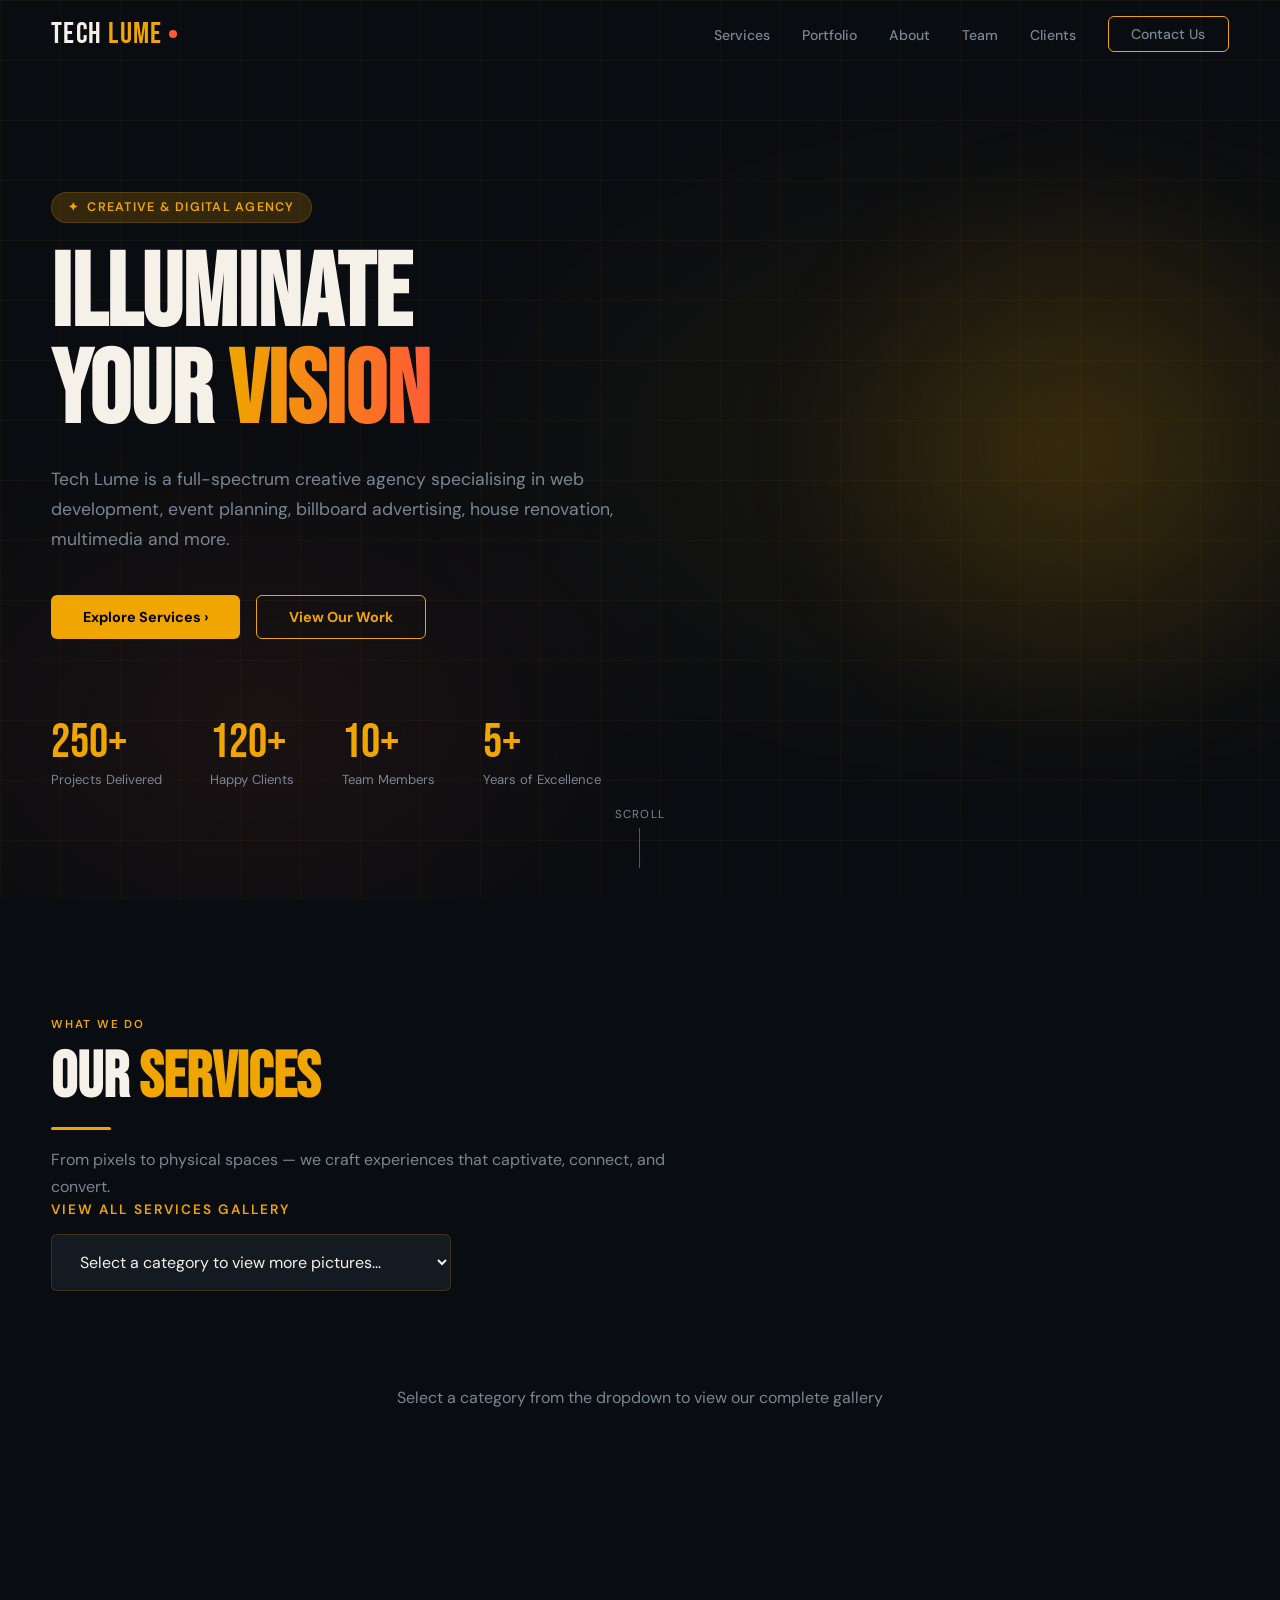
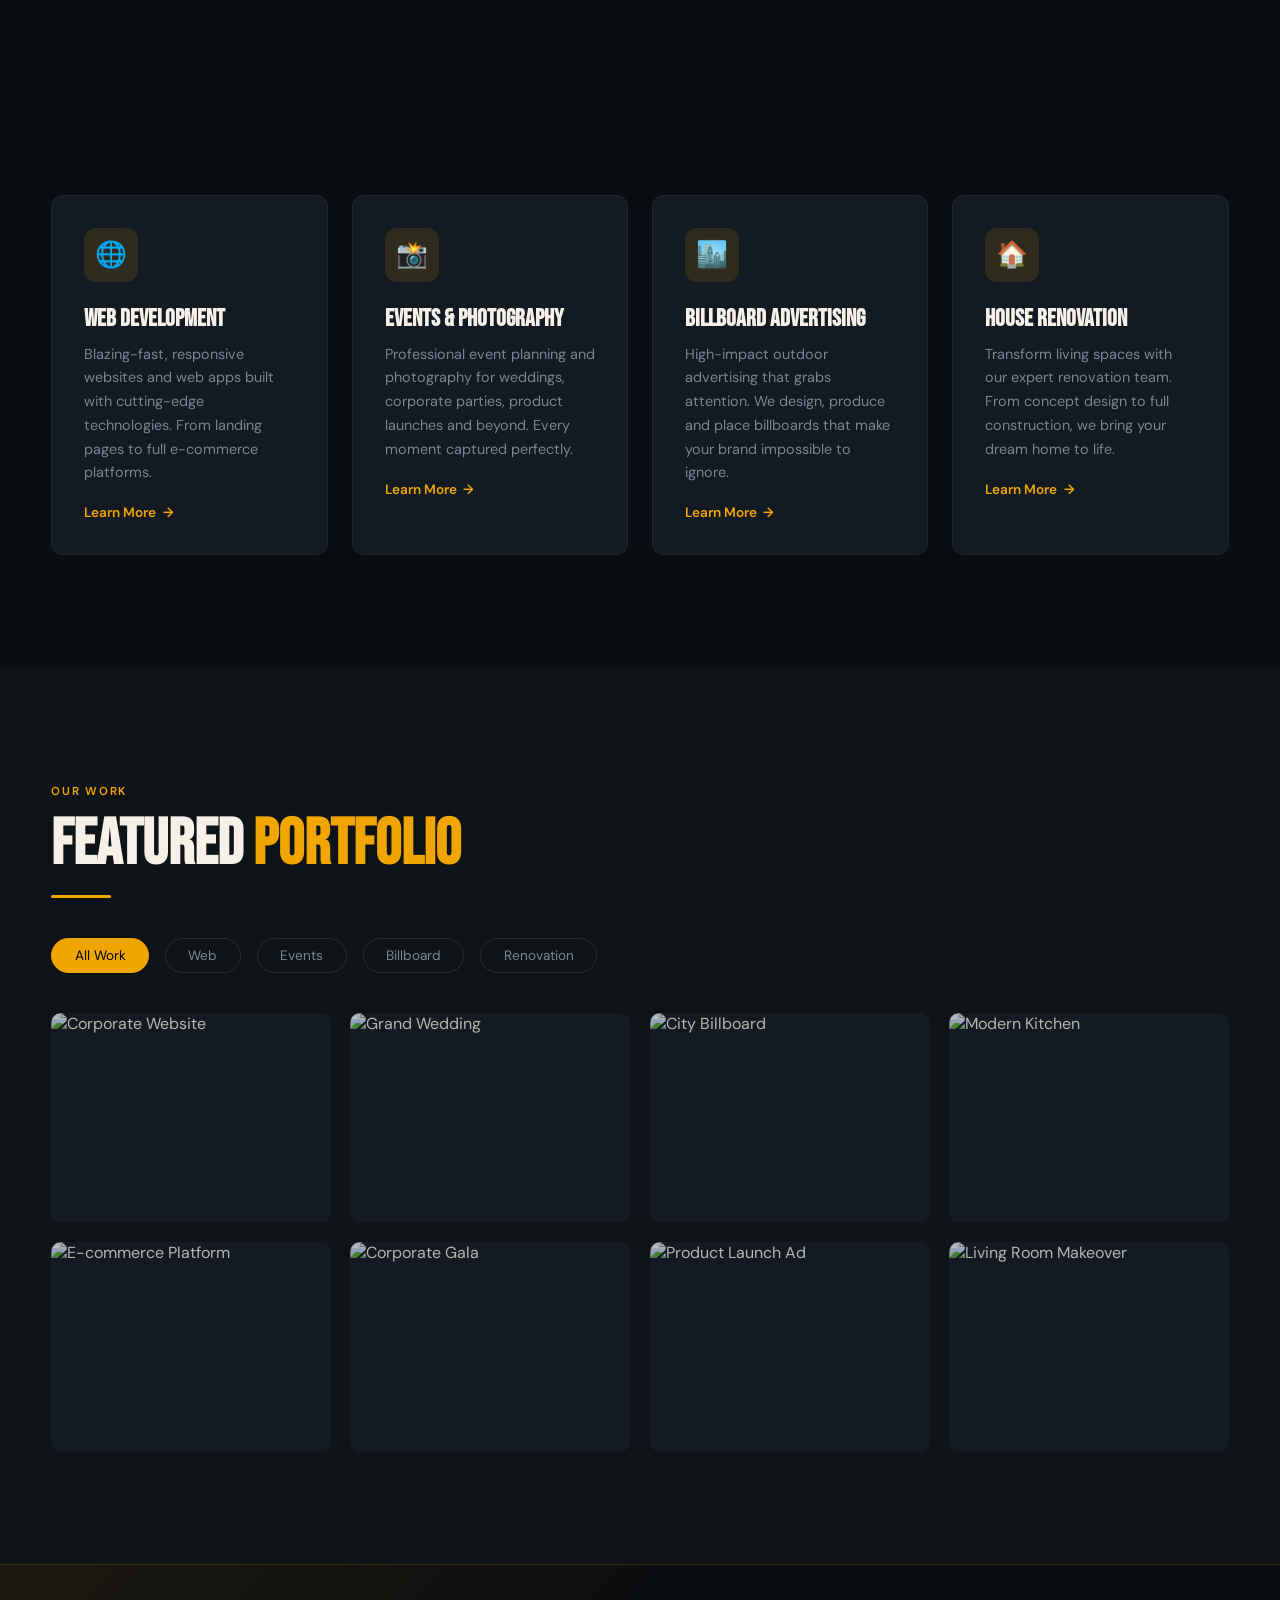
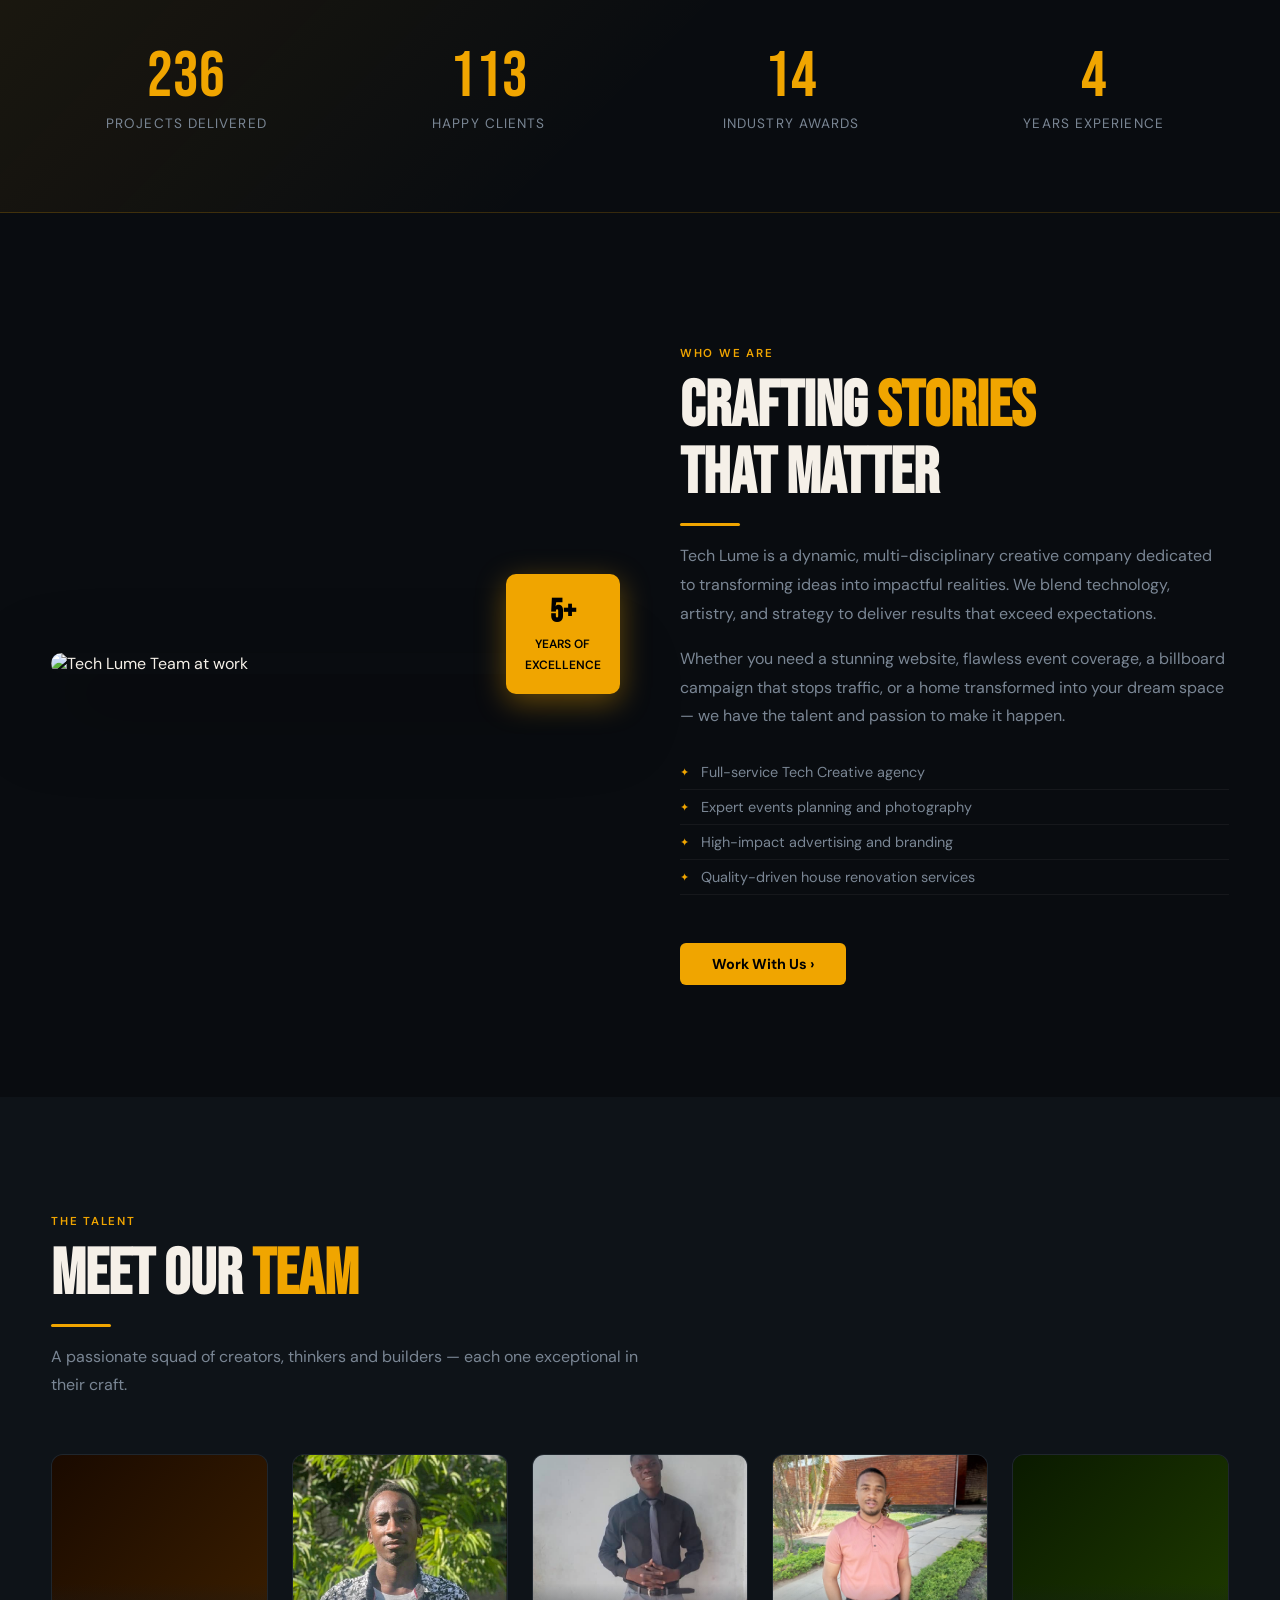
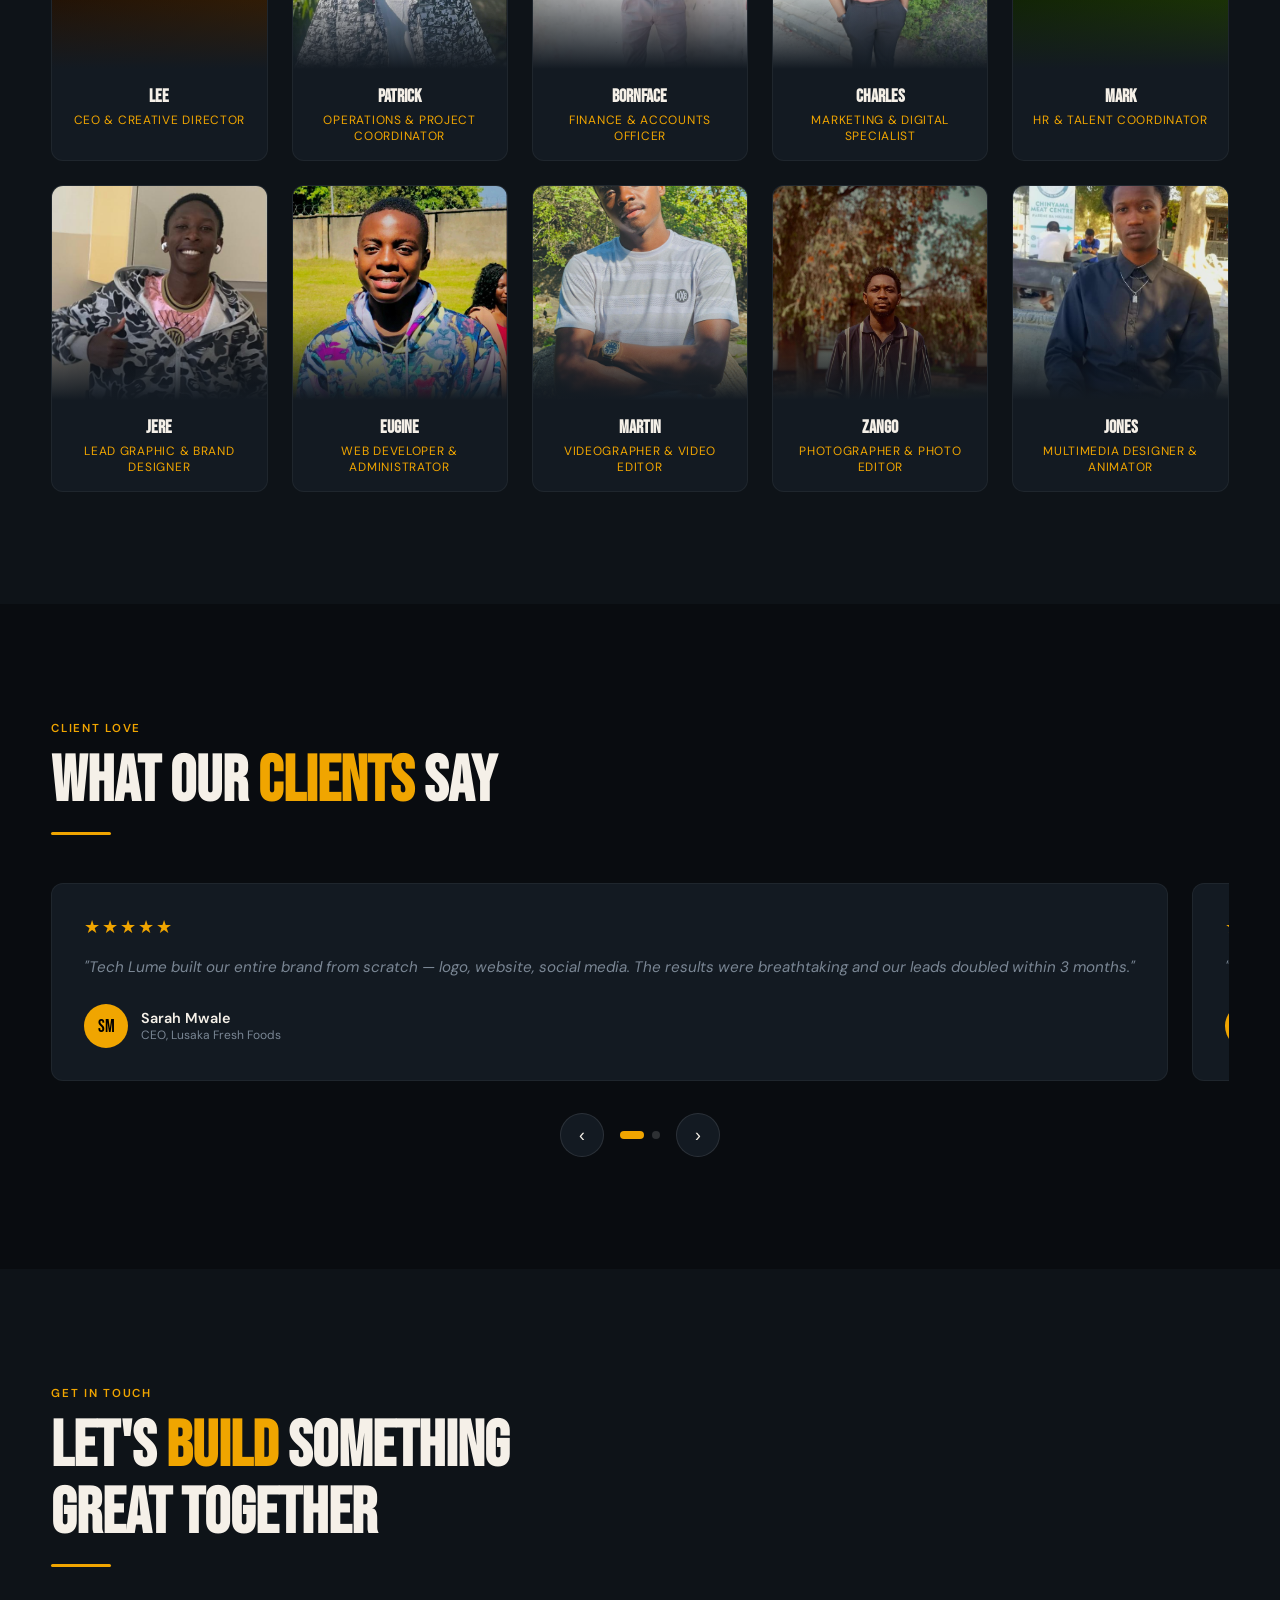
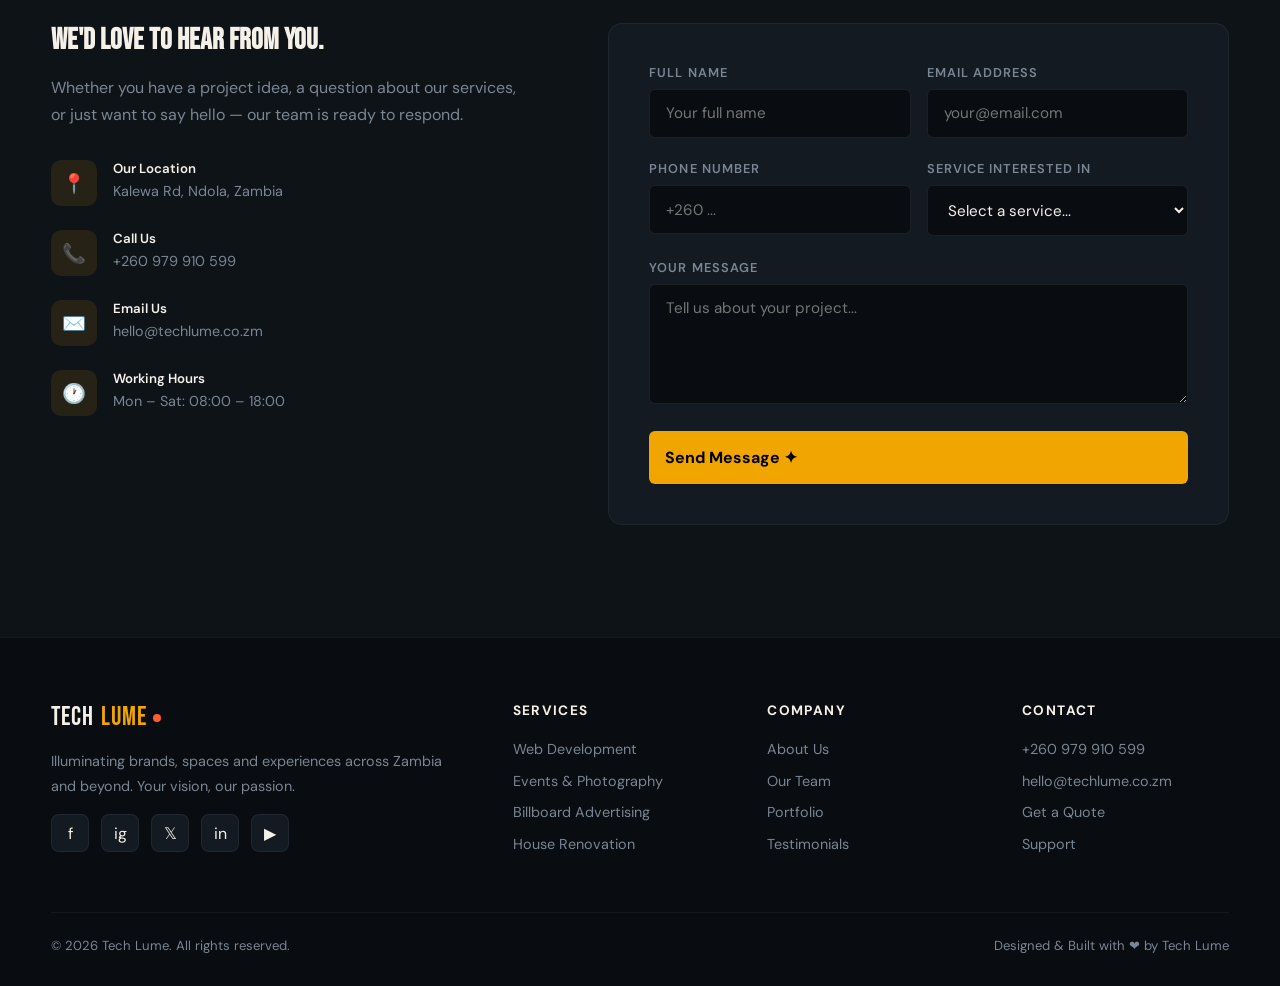
==== commit bd99e709: "Added pics" ====
--- a/index.html
+++ b/index.html
@@ -344,13 +344,130 @@
     }
     .service-card:hover .service-learn { gap: .8rem; }
 
+    /* Category Selection */
+    .category-selection {
+      margin-bottom: 3rem;
+    }
+
+    .category-label {
+      font-size: 0.85rem;
+      font-weight: 600;
+      color: var(--clr-accent);
+      text-transform: uppercase;
+      letter-spacing: 0.15em;
+      margin-bottom: 1rem;
+      display: block;
+    }
+
+    .category-select {
+      width: 100%;
+      max-width: 400px;
+      padding: 1rem 1.5rem;
+      background: var(--clr-surface);
+      color: var(--clr-white);
+      border: 1px solid var(--clr-border);
+      border-radius: var(--radius);
+      font-family: var(--ff-body);
+      font-size: 1rem;
+      cursor: pointer;
+      transition: var(--transition);
+    }
+
+    .category-select:hover {
+      border-color: var(--clr-accent);
+    }
+
+    .category-select:focus {
+      outline: none;
+      border-color: var(--clr-accent);
+      box-shadow: 0 0 0 3px rgba(240,165,0,.1);
+    }
+
+    /* Services Gallery Container */
+    .services-gallery {
+      display: grid;
+      grid-template-columns: repeat(auto-fill, minmax(280px, 1fr));
+      gap: 1.5rem;
+      margin-top: 3rem;
+      min-height: 400px;
+    }
+
+    /* Gallery Item */
+    .gallery-item {
+      position: relative;
+      border-radius: var(--radius);
+      overflow: hidden;
+      aspect-ratio: 16/10;
+      cursor: pointer;
+      opacity: 0;
+      transform: translateY(20px);
+      transition: all var(--transition);
+    }
+
+    .gallery-item.visible {
+      opacity: 1;
+      transform: translateY(0);
+    }
+
+    .gallery-item img {
+      width: 100%;
+      height: 100%;
+      object-fit: cover;
+      transition: transform 0.5s ease;
+    }
+
+    .gallery-item:hover img {
+      transform: scale(1.05);
+    }
+
+    .gallery-item-overlay {
+      position: absolute;
+      bottom: 0;
+      left: 0;
+      right: 0;
+      background: linear-gradient(to top, rgba(0,0,0,.8), transparent);
+      padding: 1.5rem;
+      transform: translateY(100%);
+      transition: transform var(--transition);
+    }
+
+    .gallery-item:hover .gallery-item-overlay {
+      transform: translateY(0);
+    }
+
+    .gallery-item-title {
+      font-family: var(--ff-head);
+      font-size: 1.5rem;
+      color: var(--clr-white);
+      margin-bottom: 0.5rem;
+    }
+
+    .gallery-item-description {
+      font-size: 0.85rem;
+      color: var(--clr-muted);
+    }
+
+    /* Loading */
+    .loading {
+      text-align: center;
+      padding: 3rem;
+      color: var(--clr-muted);
+      grid-column: 1 / -1;
+    }
+
     /* Service Gallery (shown on "Learn More" click) */
     .service-gallery {
-      display: none;
+      display: none !important;
       margin-top: 1.5rem;
-      display: none;
-    }
-    .service-gallery.active { display: grid; grid-template-columns: repeat(3,1fr); gap: .5rem; }
+      opacity: 0;
+      transition: opacity 0.3s ease;
+    }
+    .service-gallery.active { 
+      display: grid !important; 
+      grid-template-columns: repeat(auto-fit, minmax(120px, 1fr)); 
+      gap: .5rem; 
+      opacity: 1;
+    }
     .service-gallery img {
       width: 100%; aspect-ratio: 1;
       object-fit: cover; border-radius: 6px;
@@ -359,6 +476,22 @@
       filter: brightness(.85);
     }
     .service-gallery img:hover { transform: scale(1.04); filter: brightness(1); }
+    
+    /* Responsive service gallery */
+    @media (max-width: 900px) {
+      .service-gallery.active { 
+        grid-template-columns: repeat(auto-fit, minmax(100px, 1fr)); 
+      }
+    }
+    @media (max-width: 700px) {
+      .service-gallery.active { 
+        grid-template-columns: repeat(2, 1fr); 
+        gap: .4rem;
+      }
+      .service-gallery img {
+        border-radius: 4px;
+      }
+    }
 
     /* ============================================================
        PORTFOLIO / GALLERY SECTION
@@ -872,6 +1005,26 @@
       From pixels to physical spaces — we craft experiences that captivate, connect, and convert.
     </p>
 
+    <!-- Category Selection Dropdown -->
+    <div class="category-selection">
+      <label for="service-category" class="category-label">View All Services Gallery</label>
+      <select id="service-category" class="category-select">
+        <option value="">Select a category to view more pictures...</option>
+        <option value="web">Web Development (8 images)</option>
+        <option value="events">Events & Photography (8 images)</option>
+        <option value="billboard">Billboard Advertising (8 images)</option>
+        <option value="renovation">House Renovation (8 images)</option>
+        <option value="all">All Services (32 images)</option>
+      </select>
+    </div>
+
+    <!-- Services Gallery Container -->
+    <div class="services-gallery" id="services-gallery-container">
+      <div class="loading">
+        <p>Select a category from the dropdown to view our complete gallery</p>
+      </div>
+    </div>
+
     <div class="services-grid">
 
       <!-- Service Card 1: Web Development -->
@@ -879,11 +1032,16 @@
         <div class="service-icon">🌐</div>
         <h3>Web Development</h3>
         <p>Blazing-fast, responsive websites and web apps built with cutting-edge technologies. From landing pages to full e-commerce platforms.</p>
-        <div class="service-learn" onclick="toggleGallery(this, 'web')">Learn More <span>→</span></div>
+        <div class="service-learn" onclick="console.log('Learn More clicked for web'); toggleGallery(this, 'web')">Learn More <span>→</span></div>
         <div class="service-gallery" id="gallery-web">
-          <img src="https://images.unsplash.com/photo-1498050108023-c5249f4df085?w=300&q=70" alt="Web Dev 1" onclick="openLightbox(this)"/>
-          <img src="https://images.unsplash.com/photo-1547658719-da2b51169166?w=300&q=70" alt="Web Dev 2" onclick="openLightbox(this)"/>
-          <img src="https://images.unsplash.com/photo-1581291518857-4e27b48ff24e?w=300&q=70" alt="Web Dev 3" onclick="openLightbox(this)"/>
+          <img src="https://images.unsplash.com/photo-1498050108023-c5249f4df085?w=300&q=70" alt="Modern Website Design" onclick="openLightbox(this)"/>
+          <img src="https://images.unsplash.com/photo-1556742049-0cfed4f7a07d?w=300&q=70" alt="E-commerce Platform" onclick="openLightbox(this)"/>
+          <img src="https://images.unsplash.com/photo-1551288049-bebda4e38f71?w=300&q=70" alt="Mobile App Interface" onclick="openLightbox(this)"/>
+          <img src="https://images.unsplash.com/photo-1581291518857-4e27b48ff24e?w=300&q=70" alt="Web Development" onclick="openLightbox(this)"/>
+          <img src="https://images.unsplash.com/photo-1460925895917-afdab827c52f?w=300&q=70" alt="UI/UX Design" onclick="openLightbox(this)"/>
+          <img src="https://images.unsplash.com/photo-1557804506-669a67965ba0?w=300&q=70" alt="Responsive Layout" onclick="openLightbox(this)"/>
+          <img src="https://images.unsplash.com/photo-1517245386807-bb43f82c33c4?w=300&q=70" alt="Web Performance" onclick="openLightbox(this)"/>
+          <img src="https://images.unsplash.com/photo-1558494949-ef010cbdcc31?w=300&q=70" alt="Security & Compliance" onclick="openLightbox(this)"/>
         </div>
       </div>
 
@@ -892,11 +1050,16 @@
         <div class="service-icon">📸</div>
         <h3>Events &amp; Photography</h3>
         <p>Professional event planning and photography for weddings, corporate parties, product launches and beyond. Every moment captured perfectly.</p>
-        <div class="service-learn" onclick="toggleGallery(this, 'events')">Learn More <span>→</span></div>
+        <div class="service-learn" onclick="console.log('Learn More clicked for events'); toggleGallery(this, 'events')">Learn More <span>→</span></div>
         <div class="service-gallery" id="gallery-events">
-          <img src="https://images.unsplash.com/photo-1519741497674-611481863552?w=300&q=70" alt="Wedding 1" onclick="openLightbox(this)"/>
-          <img src="https://images.unsplash.com/photo-1464047736614-af63643285bf?w=300&q=70" alt="Event 2" onclick="openLightbox(this)"/>
-          <img src="https://images.unsplash.com/photo-1511795409834-ef04bbd61622?w=300&q=70" alt="Event 3" onclick="openLightbox(this)"/>
+          <img src="https://images.unsplash.com/photo-1519741497674-611481863552?w=300&q=70" alt="Wedding Photography" onclick="openLightbox(this)"/>
+          <img src="https://images.unsplash.com/photo-1464047736614-af63643285bf?w=300&q=70" alt="Corporate Event" onclick="openLightbox(this)"/>
+          <img src="https://images.unsplash.com/photo-1511795409834-ef04bbd61622?w=300&q=70" alt="Product Launch" onclick="openLightbox(this)"/>
+          <img src="https://images.unsplash.com/photo-1516483638261-f4dbaf036963?w=300&q=70" alt="Private Celebration" onclick="openLightbox(this)"/>
+          <img src="https://images.unsplash.com/photo-1523503433664-037e378d7094?w=300&q=70" alt="Event Planning" onclick="openLightbox(this)"/>
+          <img src="https://images.unsplash.com/photo-1511671782779-c97d3d27a1d4?w=300&q=70" alt="Venue Decoration" onclick="openLightbox(this)"/>
+          <img src="https://images.unsplash.com/photo-1414235077428-338989a2e8c0?w=300&q=70" alt="Catering Services" onclick="openLightbox(this)"/>
+          <img src="https://images.unsplash.com/photo-1514525253440-b393452e8d26?w=300&q=70" alt="Entertainment" onclick="openLightbox(this)"/>
         </div>
       </div>
 
@@ -905,11 +1068,16 @@
         <div class="service-icon">🏙️</div>
         <h3>Billboard Advertising</h3>
         <p>High-impact outdoor advertising that grabs attention. We design, produce and place billboards that make your brand impossible to ignore.</p>
-        <div class="service-learn" onclick="toggleGallery(this, 'billboard')">Learn More <span>→</span></div>
+        <div class="service-learn" onclick="console.log('Learn More clicked for billboard'); toggleGallery(this, 'billboard')">Learn More <span>→</span></div>
         <div class="service-gallery" id="gallery-billboard">
-          <img src="https://images.unsplash.com/photo-1541123437800-1bb1317badc2?w=300&q=70" alt="Billboard 1" onclick="openLightbox(this)"/>
-          <img src="https://images.unsplash.com/photo-1581368135153-a506cf13b1e1?w=300&q=70" alt="Billboard 2" onclick="openLightbox(this)"/>
-          <img src="https://images.unsplash.com/photo-1600880292203-757bb62b4baf?w=300&q=70" alt="Billboard 3" onclick="openLightbox(this)"/>
+          <img src="https://images.unsplash.com/photo-1541123437800-1bb1317badc2?w=300&q=70" alt="Digital Billboard" onclick="openLightbox(this)"/>
+          <img src="https://images.unsplash.com/photo-1581368135153-a506cf13b1e1?w=300&q=70" alt="Outdoor Advertising" onclick="openLightbox(this)"/>
+          <img src="https://images.unsplash.com/photo-1600880292203-757bb62b4baf?w=300&q=70" alt="Billboard Design" onclick="openLightbox(this)"/>
+          <img src="https://images.unsplash.com/photo-1560448204-e02f11c3d0e2?w=300&q=70" alt="Highway Billboard" onclick="openLightbox(this)"/>
+          <img src="https://images.unsplash.com/photo-1558618666-fcd25c85cd64?w=300&q=70" alt="Urban Advertising" onclick="openLightbox(this)"/>
+          <img src="https://images.unsplash.com/photo-1486325212027-8081e485255e?w=300&q=70" alt="Brand Visibility" onclick="openLightbox(this)"/>
+          <img src="https://images.unsplash.com/photo-1551434678-e076c223a692?w=300&q=70" alt="Night Advertising" onclick="openLightbox(this)"/>
+          <img src="https://images.unsplash.com/photo-1516321318423-f06f85e504b3?w=300&q=70" alt="Interactive Billboard" onclick="openLightbox(this)"/>
         </div>
       </div>
 
@@ -918,10 +1086,10 @@
         <div class="service-icon">🏠</div>
         <h3>House Renovation</h3>
         <p>Transform living spaces with our expert renovation team. From concept design to full construction, we bring your dream home to life.</p>
-        <div class="service-learn" onclick="toggleGallery(this, 'renovation')">Learn More <span>→</span></div>
+        <div class="service-learn" onclick="console.log('Learn More clicked for renovation'); toggleGallery(this, 'renovation')">Learn More <span>→</span></div>
         <div class="service-gallery" id="gallery-renovation">
-          <img src="https://images.unsplash.com/photo-1556909114-f6e7ad7d3136?w=300&q=70" alt="Renovation 1" onclick="openLightbox(this)"/>
-          <img src="https://images.unsplash.com/photo-1524758631624-e2822e304c36?w=300&q=70" alt="Renovation 2" onclick="openLightbox(this)"/>
+          <img src="https://images.unsplash.com/photo-1556909114-f6e7ad7d3136?w=300&q=70" alt="Kitchen Renovation" onclick="openLightbox(this)"/>
+          <img src="https://images.unsplash.com/photo-1524758631624-e2822e304c36?w=300&q=70" alt="Bathroom Renovation" onclick="openLightbox(this)"/>
           <img src="https://images.unsplash.com/photo-1484154218962-a197022b5858?w=300&q=70" alt="Renovation 3" onclick="openLightbox(this)"/>
         </div>
       </div>
@@ -1006,7 +1174,7 @@
       </div>
 
       <div class="portfolio-item reveal" data-cat="billboard">
-        <img src="https://images.unsplash.com/photo-1586075010923-2dd4570fb338?w=500&q=70" alt="Product Launch Ad"/>
+        <img src="https://images.unsplash.com/photo-1600596542815-ffad4c1539a9?w=500&q=70" alt="Product Launch Ad"/>
         <div class="portfolio-overlay">
           <div class="zoom-icon">⊕</div>
           <h4>Product Launch Ad</h4>
@@ -1123,7 +1291,7 @@
       <!-- Team members populated from the data provided -->
       <!-- Position 1: Lee - CEO & Creative Director -->
       <div class="team-card reveal">
-        <div class="team-photo" style="background:linear-gradient(135deg,#1a0a00,#3d2000)">👑</div>
+        <div class="team-photo" style="background:linear-gradient(135deg,#1a0a00,#3d2000)"><img></div>
         <div class="team-info">
           <h4>Lee</h4>
           <div class="role">CEO &amp; Creative Director</div>
@@ -1132,7 +1300,8 @@
 
       <!-- Position 2: Patrick - Operations Manager -->
       <div class="team-card reveal">
-        <div class="team-photo" style="background:linear-gradient(135deg,#001a0a,#003d20)">📋</div>
+        <div class="team-photo" style="background:linear-gradient(135deg,#001a0a,#003d20)"><img src="images/Patrick.jpeg"
+          ></div>
         <div class="team-info">
           <h4>Patrick</h4>
           <div class="role">Operations &amp; Project Coordinator</div>
@@ -1141,7 +1310,7 @@
 
       <!-- Position 3: Bornface - Finance Manager -->
       <div class="team-card reveal">
-        <div class="team-photo" style="background:linear-gradient(135deg,#00001a,#00003d)">💰</div>
+        <div class="team-photo" style="background:linear-gradient(135deg,#00001a,#00003d)"><img src="images/Born.jpeg"></div>
         <div class="team-info">
           <h4>Bornface</h4>
           <div class="role">Finance &amp; Accounts Officer</div>
@@ -1150,7 +1319,7 @@
 
       <!-- Position 4: Charles - Marketing Manager -->
       <div class="team-card reveal">
-        <div class="team-photo" style="background:linear-gradient(135deg,#1a0015,#3d0035)">📣</div>
+        <div class="team-photo" style="background:linear-gradient(135deg,#1a0015,#3d0035)"><img src="images/Bazungu.jpeg"></div>
         <div class="team-info">
           <h4>Charles</h4>
           <div class="role">Marketing &amp; Digital Specialist</div>
@@ -1159,7 +1328,7 @@
 
       <!-- Position 5: Mark - HR Manager -->
       <div class="team-card reveal">
-        <div class="team-photo" style="background:linear-gradient(135deg,#0a1a00,#203d00)">🤝</div>
+        <div class="team-photo" style="background:linear-gradient(135deg,#0a1a00,#203d00)"><img></div>
         <div class="team-info">
           <h4>Mark</h4>
           <div class="role">HR &amp; Talent Coordinator</div>
@@ -1168,7 +1337,7 @@
 
       <!-- Position 6: Jere - Lead Graphic Designer -->
       <div class="team-card reveal">
-        <div class="team-photo" style="background:linear-gradient(135deg,#1a1000,#3d2800)">🎨</div>
+        <div class="team-photo" style="background:linear-gradient(135deg,#1a1000,#3d2800)"><img src="images/Member.jpeg"></div>
         <div class="team-info">
           <h4>Jere</h4>
           <div class="role">Lead Graphic &amp; Brand Designer</div>
@@ -1177,7 +1346,7 @@
 
       <!-- Position 7: Eugine - Web Developer -->
       <div class="team-card reveal">
-        <div class="team-photo" style="background:linear-gradient(135deg,#001510,#003028)">💻</div>
+        <div class="team-photo" style="background:linear-gradient(135deg,#001510,#003028)"><img src="images/Eugine.jpg"></div>
         <div class="team-info">
           <h4>Eugine</h4>
           <div class="role">Web Developer &amp; Administrator</div>
@@ -1186,7 +1355,7 @@
 
       <!-- Position 8: Martin - Videographer -->
       <div class="team-card reveal">
-        <div class="team-photo" style="background:linear-gradient(135deg,#1a0800,#3d1800)">🎬</div>
+        <div class="team-photo" style="background:linear-gradient(135deg,#1a0800,#3d1800)"><img src="images/Martin.jpeg"></div>
         <div class="team-info">
           <h4>Martin</h4>
           <div class="role">Videographer &amp; Video Editor</div>
@@ -1195,7 +1364,7 @@
 
       <!-- Position 9: Zango - Photographer -->
       <div class="team-card reveal">
-        <div class="team-photo" style="background:linear-gradient(135deg,#001a1a,#003d3d)">📷</div>
+        <div class="team-photo" style="background:linear-gradient(135deg,#001a1a,#003d3d)"><img src="WhatsApp Image 2026-02-23 at 17.17.14.jpeg"></div>
         <div class="team-info">
           <h4>Zango</h4>
           <div class="role">Photographer &amp; Photo Editor</div>
@@ -1204,7 +1373,7 @@
 
       <!-- Position 10: Jones - Multimedia Designer -->
       <div class="team-card reveal">
-        <div class="team-photo" style="background:linear-gradient(135deg,#15001a,#30003d)">✨</div>
+        <div class="team-photo" style="background:linear-gradient(135deg,#15001a,#30003d)"><img src="jones.jpeg"></div>
         <div class="team-info">
           <h4>Jones</h4>
           <div class="role">Multimedia Designer &amp; Animator</div>
@@ -1318,7 +1487,7 @@
           <div class="contact-icon">📍</div>
           <div>
             <h5>Our Location</h5>
-            <span>Plot 14 Cairo Road, Lusaka, Zambia</span>
+            <span>Kalewa Rd, Ndola, Zambia</span>
           </div>
         </div>
 
@@ -1573,19 +1742,57 @@
      5. SERVICE GALLERY TOGGLE ("Learn More")
   ============================================================= */
   function toggleGallery(btn, serviceId) {
-    const gallery = document.getElementById('gallery-' + serviceId);
+    console.log('toggleGallery called with serviceId:', serviceId);
+    
+    // Try to find the gallery using both methods (ID and closest card)
+    let gallery = document.getElementById('gallery-' + serviceId);
+    if (!gallery) {
+      const card = btn.closest('.service-card');
+      if (card) {
+        gallery = card.querySelector('.service-gallery');
+      }
+    }
+    
+    console.log('Found gallery:', gallery);
+    
+    if (!gallery) {
+      console.error('Gallery not found for serviceId:', serviceId);
+      alert('Error: Gallery not found for service "' + serviceId + '"');
+      return;
+    }
+    
     const isActive = gallery.classList.contains('active');
+    console.log('Gallery is active:', isActive);
 
     // Close all open galleries first
-    document.querySelectorAll('.service-gallery.active').forEach(g => g.classList.remove('active'));
-    document.querySelectorAll('.service-learn').forEach(b => b.querySelector('span').textContent = '→');
+    document.querySelectorAll('.service-gallery.active').forEach(g => {
+      g.classList.remove('active');
+      console.log('Closing gallery:', g.id);
+    });
+    document.querySelectorAll('.service-learn').forEach(b => {
+      const span = b.querySelector('span');
+      if (span) {
+        span.textContent = '→';
+      }
+    });
 
     if (!isActive) {
       gallery.classList.add('active');
-      btn.querySelector('span').textContent = '↑';
+      const span = btn.querySelector('span');
+      if (span) {
+        span.textContent = '↑';
+      }
+      // Populate the main services gallery area with this category and show options
+      if (serviceId) showGallery(serviceId, true);
       // Smooth scroll so gallery is visible
-      setTimeout(() => gallery.scrollIntoView({ behavior: 'smooth', block: 'nearest' }), 50);
-    }
+      setTimeout(() => {
+        gallery.scrollIntoView({ behavior: 'smooth', block: 'nearest' });
+      }, 50);
+    }
+    
+    console.log('Gallery classes after toggle:', gallery.classList);
+    console.log('Gallery style.display:', gallery.style.display);
+    console.log('Gallery computed style:', window.getComputedStyle(gallery).display);
   }
 
   /* =============================================================
@@ -1642,6 +1849,290 @@
     if (e.key === 'Escape')     closeLightbox();
     if (e.key === 'ArrowLeft')  lightboxNav(-1);
     if (e.key === 'ArrowRight') lightboxNav(1);
+  });
+
+  /* =============================================================
+     SERVICES GALLERY DROPDOWN FUNCTIONALITY
+  ============================================================= */
+  // Service categories and their respective images
+  const serviceGalleries = {
+    web: [
+      {
+        title: "Modern Website Design",
+        description: "Clean and responsive web design for modern businesses",
+        image: "https://images.unsplash.com/photo-1498050108023-c5249f4df085?w=800&q=70"
+      },
+      {
+        title: "E-commerce Platform",
+        description: "Complete online shopping solution with payment integration",
+        image: "https://images.unsplash.com/photo-1556742049-0cfed4f7a07d?w=800&q=70"
+      },
+      {
+        title: "Mobile App Interface",
+        description: "Intuitive mobile app design for iOS and Android",
+        image: "https://images.unsplash.com/photo-1551288049-bebda4e38f71?w=800&q=70"
+      },
+      {
+        title: "Web Development",
+        description: "Custom web applications built with modern technologies",
+        image: "https://images.unsplash.com/photo-1581291518857-4e27b48ff24e?w=800&q=70"
+      },
+      {
+        title: "UI/UX Design",
+        description: "User-centered design that enhances user experience",
+        image: "https://images.unsplash.com/photo-1460925895917-afdab827c52f?w=800&q=70"
+      },
+      {
+        title: "Responsive Layout",
+        description: "Web designs that work perfectly on all devices",
+        image: "https://images.unsplash.com/photo-1557804506-669a67965ba0?w=800&q=70"
+      },
+      {
+        title: "Web Performance",
+        description: "Optimized websites for fast loading and high performance",
+        image: "https://images.unsplash.com/photo-1517245386807-bb43f82c33c4?w=800&q=70"
+      },
+      {
+        title: "Security & Compliance",
+        description: "Secure web applications with industry standards",
+        image: "https://images.unsplash.com/photo-1558494949-ef010cbdcc31?w=800&q=70"
+      }
+    ],
+    events: [
+      {
+        title: "Wedding Photography",
+        description: "Capturing beautiful moments on your special day",
+        image: "https://images.unsplash.com/photo-1519741497674-611481863552?w=800&q=70"
+      },
+      {
+        title: "Corporate Event",
+        description: "Professional event photography for business functions",
+        image: "https://images.unsplash.com/photo-1464047736614-af63643285bf?w=800&q=70"
+      },
+      {
+        title: "Product Launch",
+        description: "Event photography for product launches and exhibitions",
+        image: "https://images.unsplash.com/photo-1511795409834-ef04bbd61622?w=800&q=70"
+      },
+      {
+        title: "Private Celebration",
+        description: "Personal event photography for private celebrations",
+        image: "https://images.unsplash.com/photo-1516483638261-f4dbaf036963?w=800&q=70"
+      },
+      {
+        title: "Event Planning",
+        description: "Complete event planning and management services",
+        image: "https://images.unsplash.com/photo-1523503433664-037e378d7094?w=800&q=70"
+      },
+      {
+        title: "Venue Decoration",
+        description: "Beautiful venue decorations for any occasion",
+        image: "https://images.unsplash.com/photo-1511671782779-c97d3d27a1d4?w=800&q=70"
+      },
+      {
+        title: "Catering Services",
+        description: "Delicious food and beverage services for events",
+        image: "https://images.unsplash.com/photo-1414235077428-338989a2e8c0?w=800&q=70"
+      },
+      {
+        title: "Entertainment",
+        description: "Live entertainment and music for events",
+        image: "https://images.unsplash.com/photo-1514525253440-b393452e8d26?w=800&q=70"
+      }
+    ],
+    billboard: [
+      {
+        title: "Digital Billboard",
+        description: "High-impact digital advertising on billboards",
+        image: "https://images.unsplash.com/photo-1541123437800-1bb1317badc2?w=800&q=70"
+      },
+      {
+        title: "Outdoor Advertising",
+        description: "Strategically placed billboards for maximum exposure",
+        image: "https://images.unsplash.com/photo-1581368135153-a506cf13b1e1?w=800&q=70"
+      },
+      {
+        title: "Billboard Design",
+        description: "Creative billboard designs that stand out",
+        image: "https://images.unsplash.com/photo-1600880292203-757bb62b4baf?w=800&q=70"
+      },
+      {
+        title: "Highway Billboard",
+        description: "Large format billboards on major highways",
+        image: "https://images.unsplash.com/photo-1560448204-e02f11c3d0e2?w=800&q=70"
+      },
+      {
+        title: "Urban Advertising",
+        description: "Billboard advertising in urban areas",
+        image: "https://images.unsplash.com/photo-1558618666-fcd25c85cd64?w=800&q=70"
+      },
+      {
+        title: "Brand Visibility",
+        description: "Billboard campaigns that increase brand awareness",
+        image: "https://images.unsplash.com/photo-1486325212027-8081e485255e?w=800&q=70"
+      },
+      {
+        title: "Night Advertising",
+        description: "Illuminated billboards for night-time visibility",
+        image: "https://images.unsplash.com/photo-1551434678-e076c223a692?w=800&q=70"
+      },
+      {
+        title: "Interactive Billboard",
+        description: "Interactive billboard campaigns with audience engagement",
+        image: "https://images.unsplash.com/photo-1516321318423-f06f85e504b3?w=800&q=70"
+      }
+    ],
+    renovation: [
+      {
+        title: "Kitchen Renovation",
+        description: "Modern kitchen designs and renovations",
+        image: "https://images.unsplash.com/photo-1556909114-f6e7ad7d3136?w=800&q=70"
+      },
+      {
+        title: "Bathroom Renovation",
+        description: "Luxurious bathroom designs and renovations",
+        image: "https://images.unsplash.com/photo-1524758631624-e2822e304c36?w=800&q=70"
+      },
+      {
+        title: "Living Room Renovation",
+        description: "Beautiful living room designs and renovations",
+        image: "https://images.unsplash.com/photo-1484154218962-a197022b5858?w=800&q=70"
+      },
+      {
+        title: "Bedroom Renovation",
+        description: "Comfortable bedroom designs and renovations",
+        image: "https://images.unsplash.com/photo-1502672260266-1c1ef2d93688?w=800&q=70"
+      },
+      {
+        title: "Full House Renovation",
+        description: "Complete house renovation services",
+        image: "https://images.unsplash.com/photo-1600585154340-be6161a56a0c?w=800&q=70"
+      },
+      {
+        title: "Interior Design",
+        description: "Professional interior design services",
+        image: "https://images.unsplash.com/photo-1600607687939-ce8a6c25118c?w=800&q=70"
+      },
+      {
+        title: "3D Visualization",
+        description: "3D renderings of renovation projects",
+        image: "https://images.unsplash.com/photo-1600210492493-0946911123ea?w=800&q=70"
+      },
+      {
+        title: "Construction Services",
+        description: "Full construction and renovation services",
+        image: "https://images.unsplash.com/photo-1507842217343-583bb7270b66?w=800&q=70"
+      }
+    ]
+  };
+
+  // DOM elements
+  const categorySelect = document.getElementById('service-category');
+  const galleryContainer = document.getElementById('services-gallery-container');
+
+  // Show gallery for selected category
+  categorySelect.addEventListener('change', function() {
+    const selectedCategory = this.value;
+    showGallery(selectedCategory);
+  });
+
+    // Function to show gallery (now supports optional options list)
+    function showGallery(category, showOptions = false) {
+    // Clear existing gallery
+    galleryContainer.innerHTML = '';
+
+    // Check if category is selected
+    if (!category) {
+      galleryContainer.innerHTML = `
+        <div class="loading">
+          <p>Select a category from the dropdown to view our complete gallery</p>
+        </div>
+      `;
+      return;
+    }
+
+    // Get all images for the selected category
+    let images = [];
+    if (category === 'all') {
+      // Get all images from all categories
+      Object.values(serviceGalleries).forEach(gallery => {
+        images = images.concat(gallery);
+      });
+    } else {
+      images = serviceGalleries[category];
+    }
+
+    // Show loading
+    galleryContainer.innerHTML = `
+      <div class="loading">
+        <p>Loading gallery... Please wait.</p>
+      </div>
+    `;
+
+      // Simulate loading time
+      setTimeout(() => {
+        // Clear loading
+        galleryContainer.innerHTML = '';
+
+        // If requested, render options list (titles) above the gallery
+        if (showOptions) {
+          const opts = document.createElement('div');
+          opts.className = 'gallery-options';
+          opts.style.display = 'flex';
+          opts.style.gap = '0.5rem';
+          opts.style.flexWrap = 'wrap';
+          opts.style.marginBottom = '1rem';
+
+          images.forEach((it, i) => {
+            const b = document.createElement('button');
+            b.className = 'btn';
+            b.style.padding = '.4rem .8rem';
+            b.style.fontSize = '.85rem';
+            b.textContent = it.title;
+            b.addEventListener('click', () => {
+              // Scroll to matching thumbnail and highlight
+              const thumb = galleryContainer.querySelectorAll('.gallery-item')[i];
+              if (thumb) {
+                thumb.scrollIntoView({ behavior: 'smooth', block: 'center' });
+                thumb.style.outline = '3px solid rgba(240,165,0,.18)';
+                setTimeout(() => thumb.style.outline = '', 1600);
+                const img = thumb.querySelector('img');
+                if (img) openLightbox(img);
+              }
+            });
+            opts.appendChild(b);
+          });
+
+          galleryContainer.appendChild(opts);
+        }
+
+        // Create gallery items
+        images.forEach((item, index) => {
+          const galleryItem = document.createElement('div');
+          galleryItem.className = 'gallery-item';
+          galleryItem.style.transitionDelay = `${index * 50}ms`;
+                    
+          galleryItem.innerHTML = `
+            <img src="${item.image}" alt="${item.title}" loading="lazy" onclick="openLightbox(this)">
+            <div class="gallery-item-overlay">
+              <h3 class="gallery-item-title">${item.title}</h3>
+              <p class="gallery-item-description">${item.description}</p>
+            </div>
+          `;
+                    
+          galleryContainer.appendChild(galleryItem);
+
+          // Add visible class after DOM is updated
+          setTimeout(() => {
+            galleryItem.classList.add('visible');
+          }, 10);
+        });
+      }, 500);
+  }
+
+  // Initialize
+  document.addEventListener('DOMContentLoaded', function() {
+    console.log('Services Gallery initialized');
   });
 
   /* =============================================================
@@ -1793,6 +2284,65 @@
      10. FOOTER YEAR
   ============================================================= */
   document.getElementById('year').textContent = new Date().getFullYear();
+ 
+
+  /* =============================================================
+     11. TEST GALLERY FUNCTIONALITY
+  ============================================================= */
+  function testGalleryFunctionality() {
+    console.log('Testing gallery functionality...');
+    
+    // Check if service cards and galleries exist
+    const serviceCards = document.querySelectorAll('.service-card');
+    console.log('Found service cards:', serviceCards.length);
+    
+    serviceCards.forEach((card, index) => {
+      const learnBtn = card.querySelector('.service-learn');
+      const gallery = card.querySelector('.service-gallery');
+      
+      console.log(`Card ${index + 1}:`);
+      console.log('  Learn button:', learnBtn ? 'Exists' : 'Missing');
+      console.log('  Gallery:', gallery ? 'Exists' : 'Missing');
+      
+      if (gallery) {
+        console.log('  Gallery ID:', gallery.id);
+        console.log('  Gallery has active class:', gallery.classList.contains('active'));
+        console.log('  Gallery display style:', window.getComputedStyle(gallery).display);
+        
+        // Check if gallery has images
+        const images = gallery.querySelectorAll('img');
+        console.log('  Number of images:', images.length);
+        
+        images.forEach((img, imgIndex) => {
+          console.log(`  Image ${imgIndex + 1}:`, img.src);
+        });
+      }
+    });
+    
+    // Check if CSS styles are loaded
+    const styleTest = document.createElement('div');
+    styleTest.className = 'service-gallery active';
+    styleTest.style.position = 'absolute';
+    styleTest.style.top = '-9999px';
+    document.body.appendChild(styleTest);
+    
+    const computedStyle = window.getComputedStyle(styleTest);
+    console.log('Service gallery active display style:', computedStyle.display);
+    
+    document.body.removeChild(styleTest);
+  }
+
+  // Run test on page load
+  window.addEventListener('DOMContentLoaded', () => {
+    console.log('DOM fully loaded');
+    testGalleryFunctionality();
+  });
+  
+  window.addEventListener('load', () => {
+    console.log('Page fully loaded');
+    setTimeout(testGalleryFunctionality, 1000);
+  });
+   </script>
 
 </script>
 </body>
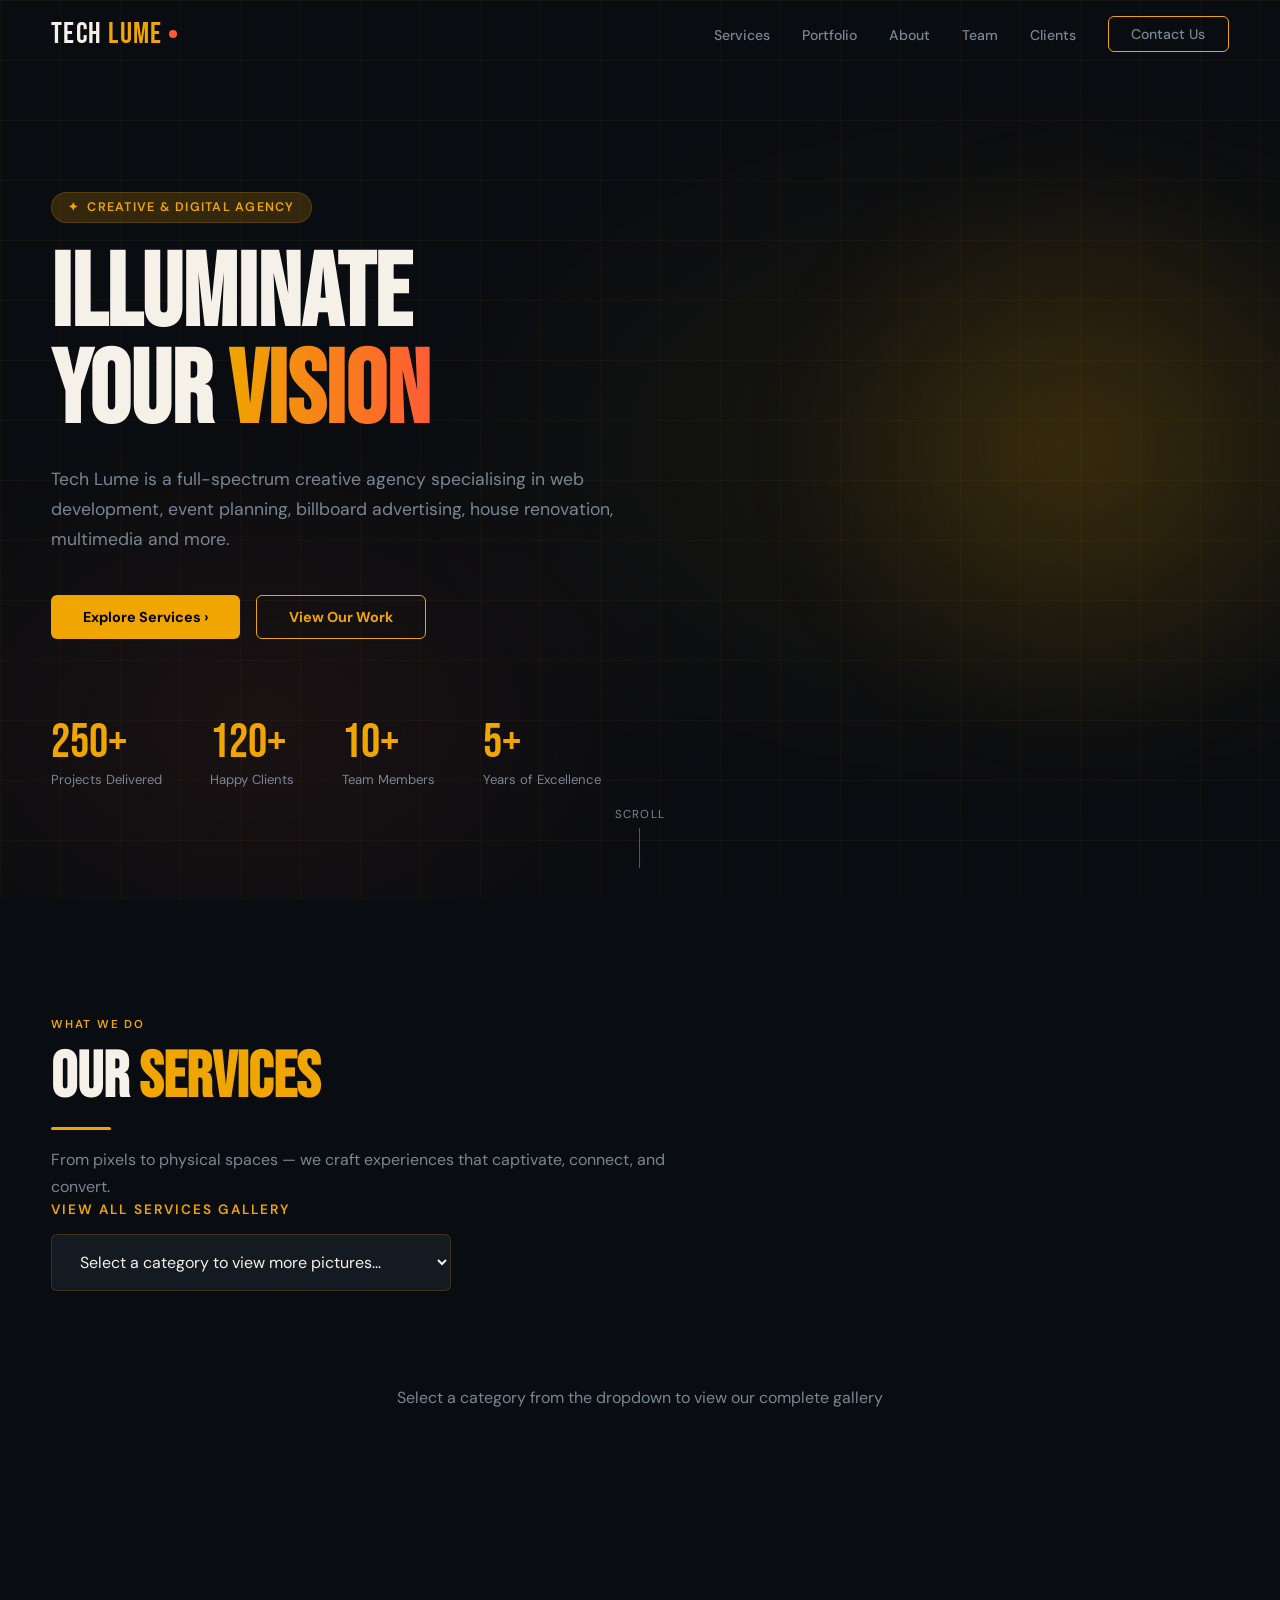
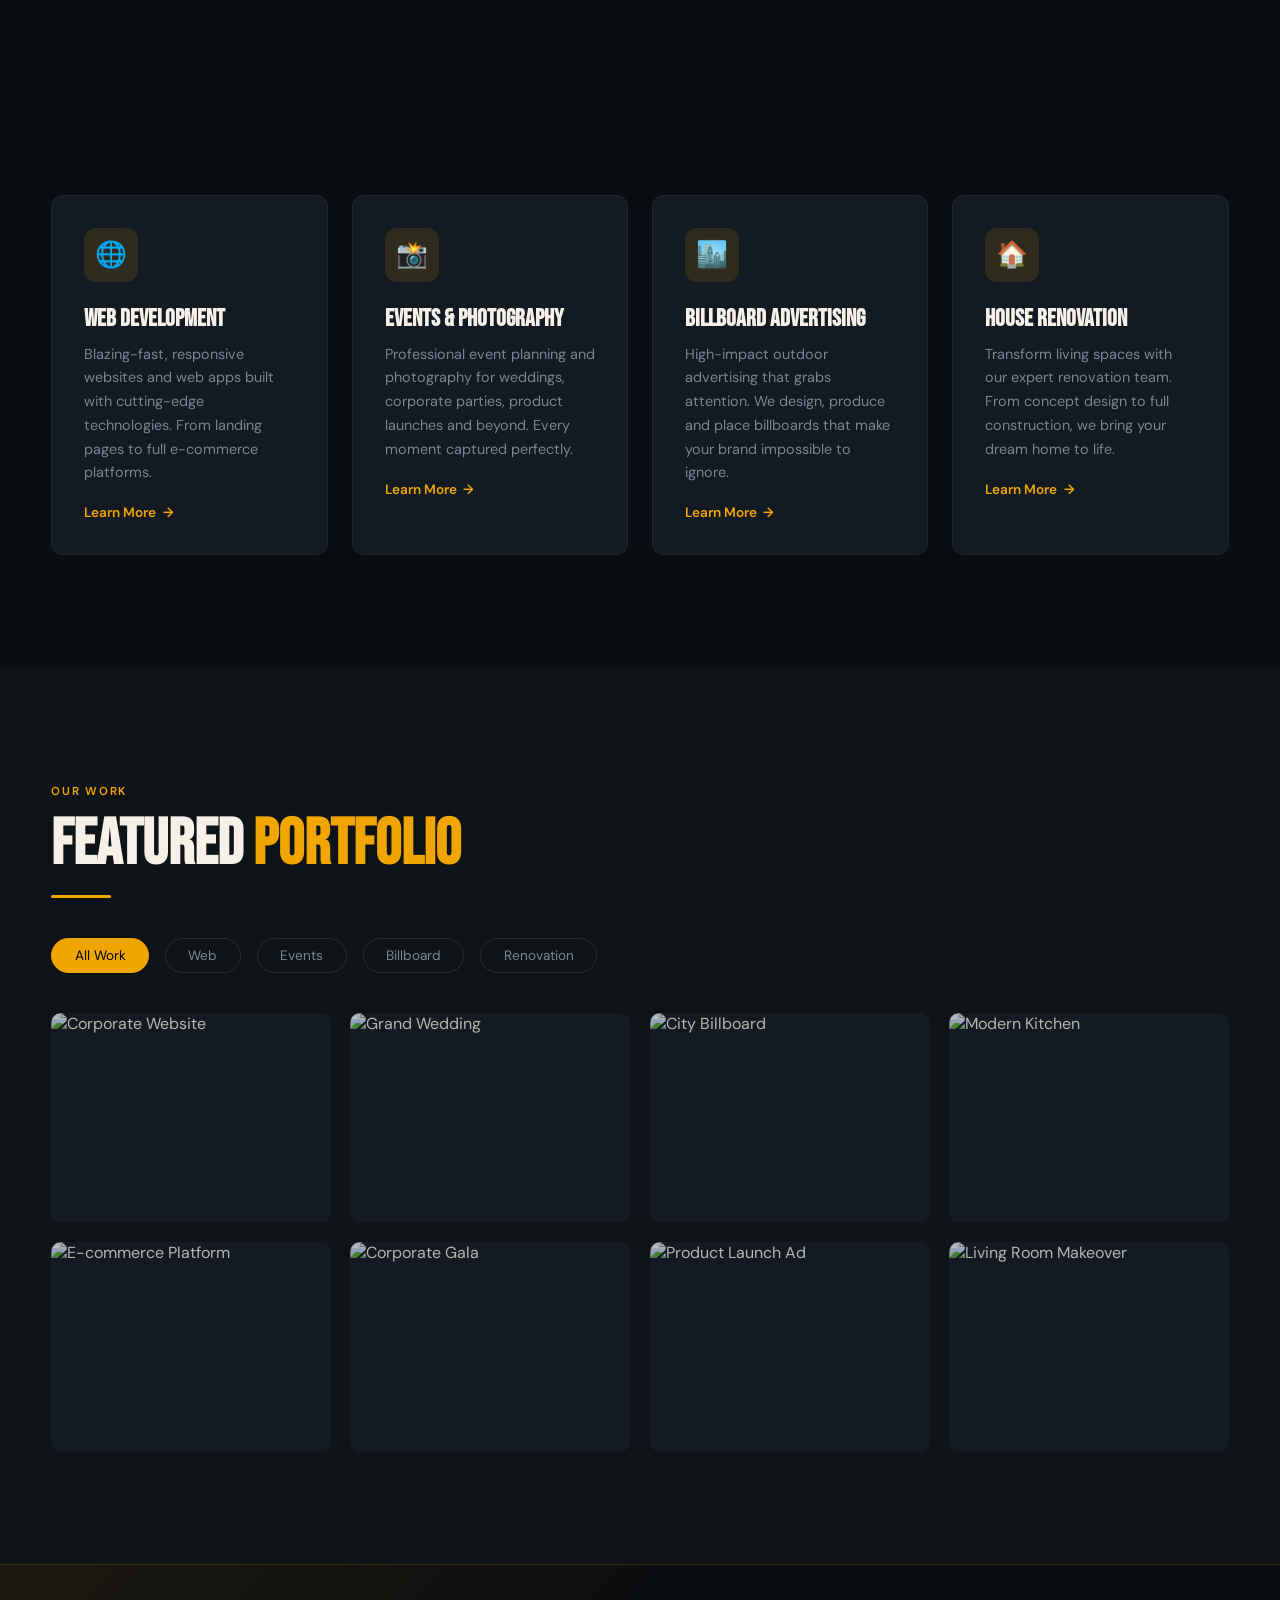
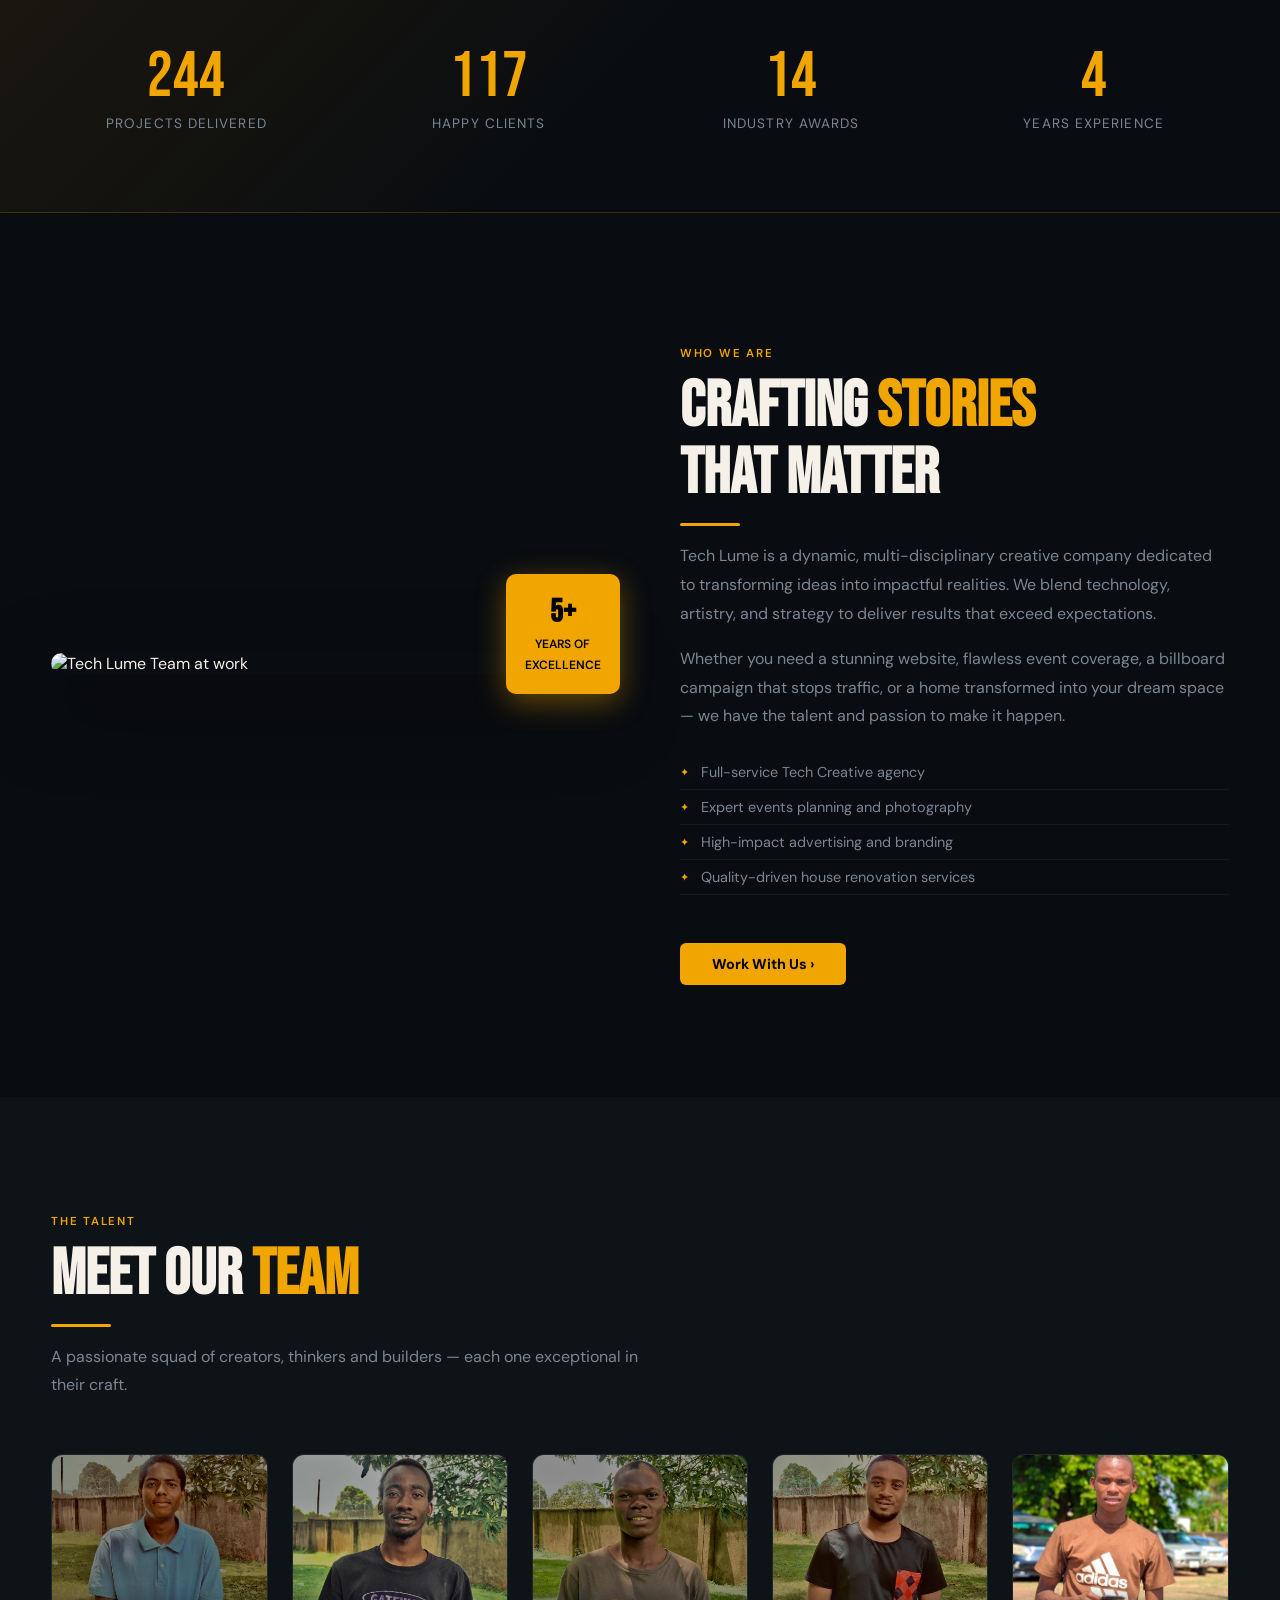
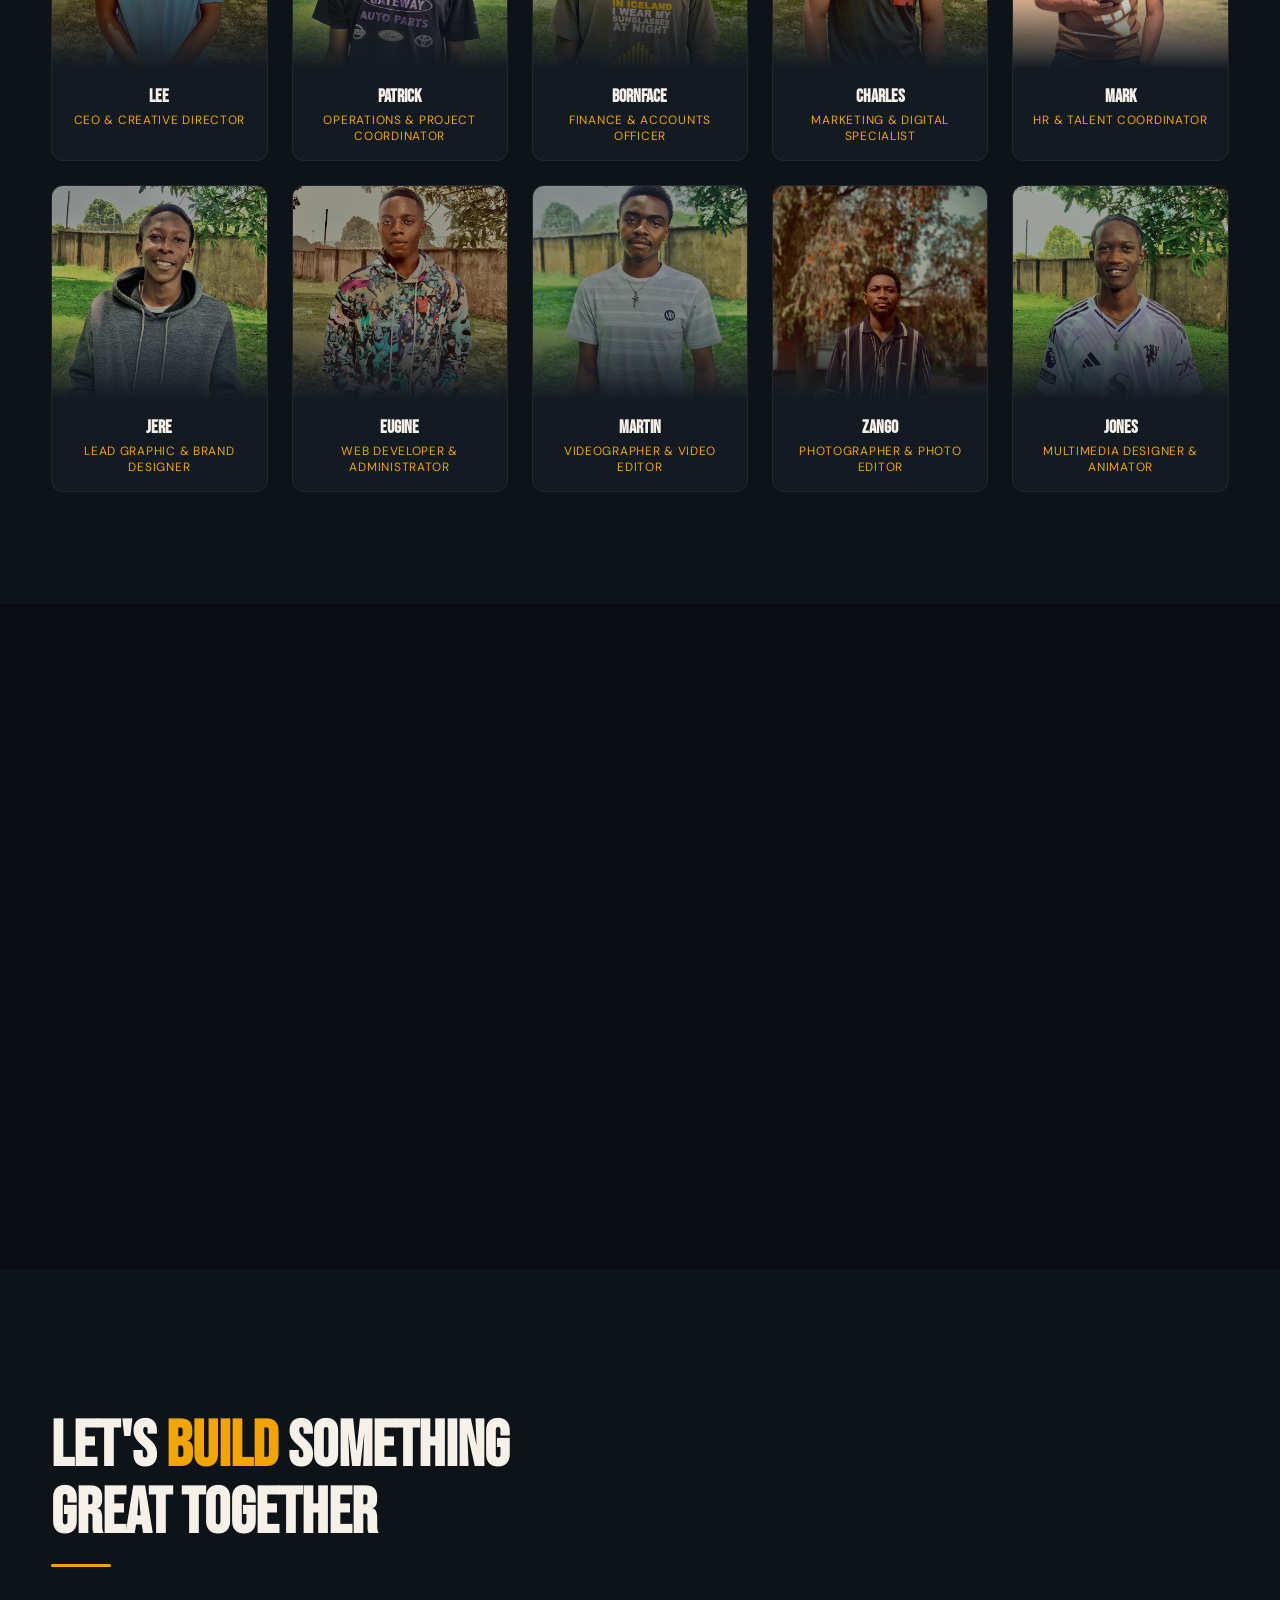
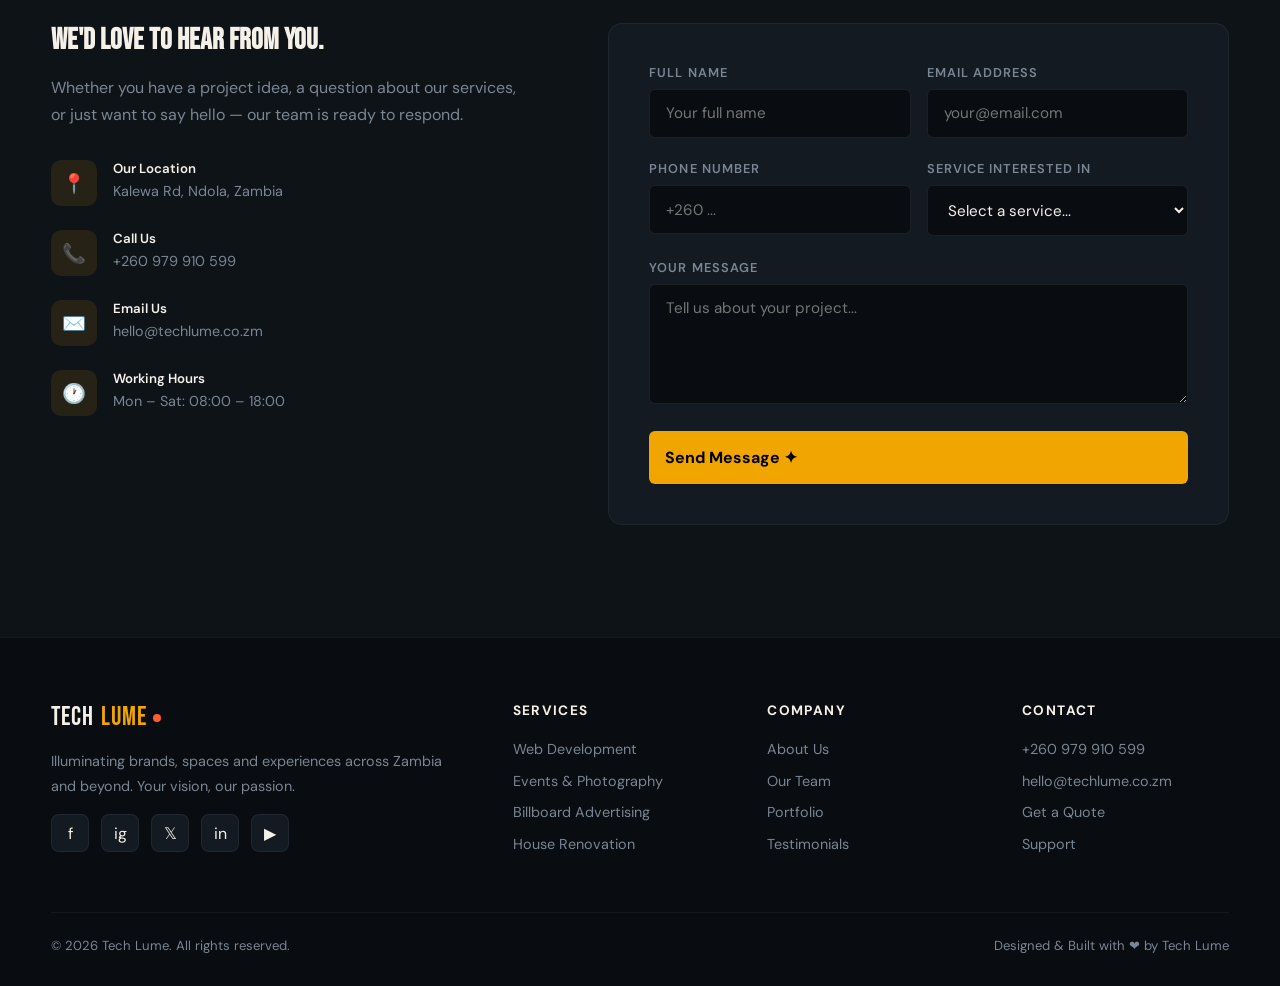
==== commit 798abcb1: "Right images Added" ====
--- a/index.html
+++ b/index.html
@@ -1291,7 +1291,7 @@
       <!-- Team members populated from the data provided -->
       <!-- Position 1: Lee - CEO & Creative Director -->
       <div class="team-card reveal">
-        <div class="team-photo" style="background:linear-gradient(135deg,#1a0a00,#3d2000)"><img></div>
+        <div class="team-photo" style="background:linear-gradient(135deg,#1a0a00,#3d2000)"><img src ="images/Lee.jpeg"></div>
         <div class="team-info">
           <h4>Lee</h4>
           <div class="role">CEO &amp; Creative Director</div>
@@ -1328,7 +1328,7 @@
 
       <!-- Position 5: Mark - HR Manager -->
       <div class="team-card reveal">
-        <div class="team-photo" style="background:linear-gradient(135deg,#0a1a00,#203d00)"><img></div>
+        <div class="team-photo" style="background:linear-gradient(135deg,#0a1a00,#203d00)"><img src="images/Mark.jpeg"></div>
         <div class="team-info">
           <h4>Mark</h4>
           <div class="role">HR &amp; Talent Coordinator</div>
@@ -1346,7 +1346,7 @@
 
       <!-- Position 7: Eugine - Web Developer -->
       <div class="team-card reveal">
-        <div class="team-photo" style="background:linear-gradient(135deg,#001510,#003028)"><img src="images/Eugine.jpg"></div>
+        <div class="team-photo" style="background:linear-gradient(135deg,#001510,#003028)"><img src="images/Eugine.jpeg"></div>
         <div class="team-info">
           <h4>Eugine</h4>
           <div class="role">Web Developer &amp; Administrator</div>
@@ -1373,7 +1373,7 @@
 
       <!-- Position 10: Jones - Multimedia Designer -->
       <div class="team-card reveal">
-        <div class="team-photo" style="background:linear-gradient(135deg,#15001a,#30003d)"><img src="jones.jpeg"></div>
+        <div class="team-photo" style="background:linear-gradient(135deg,#15001a,#30003d)"><img src="images/Jones.jpeg"></div>
         <div class="team-info">
           <h4>Jones</h4>
           <div class="role">Multimedia Designer &amp; Animator</div>
